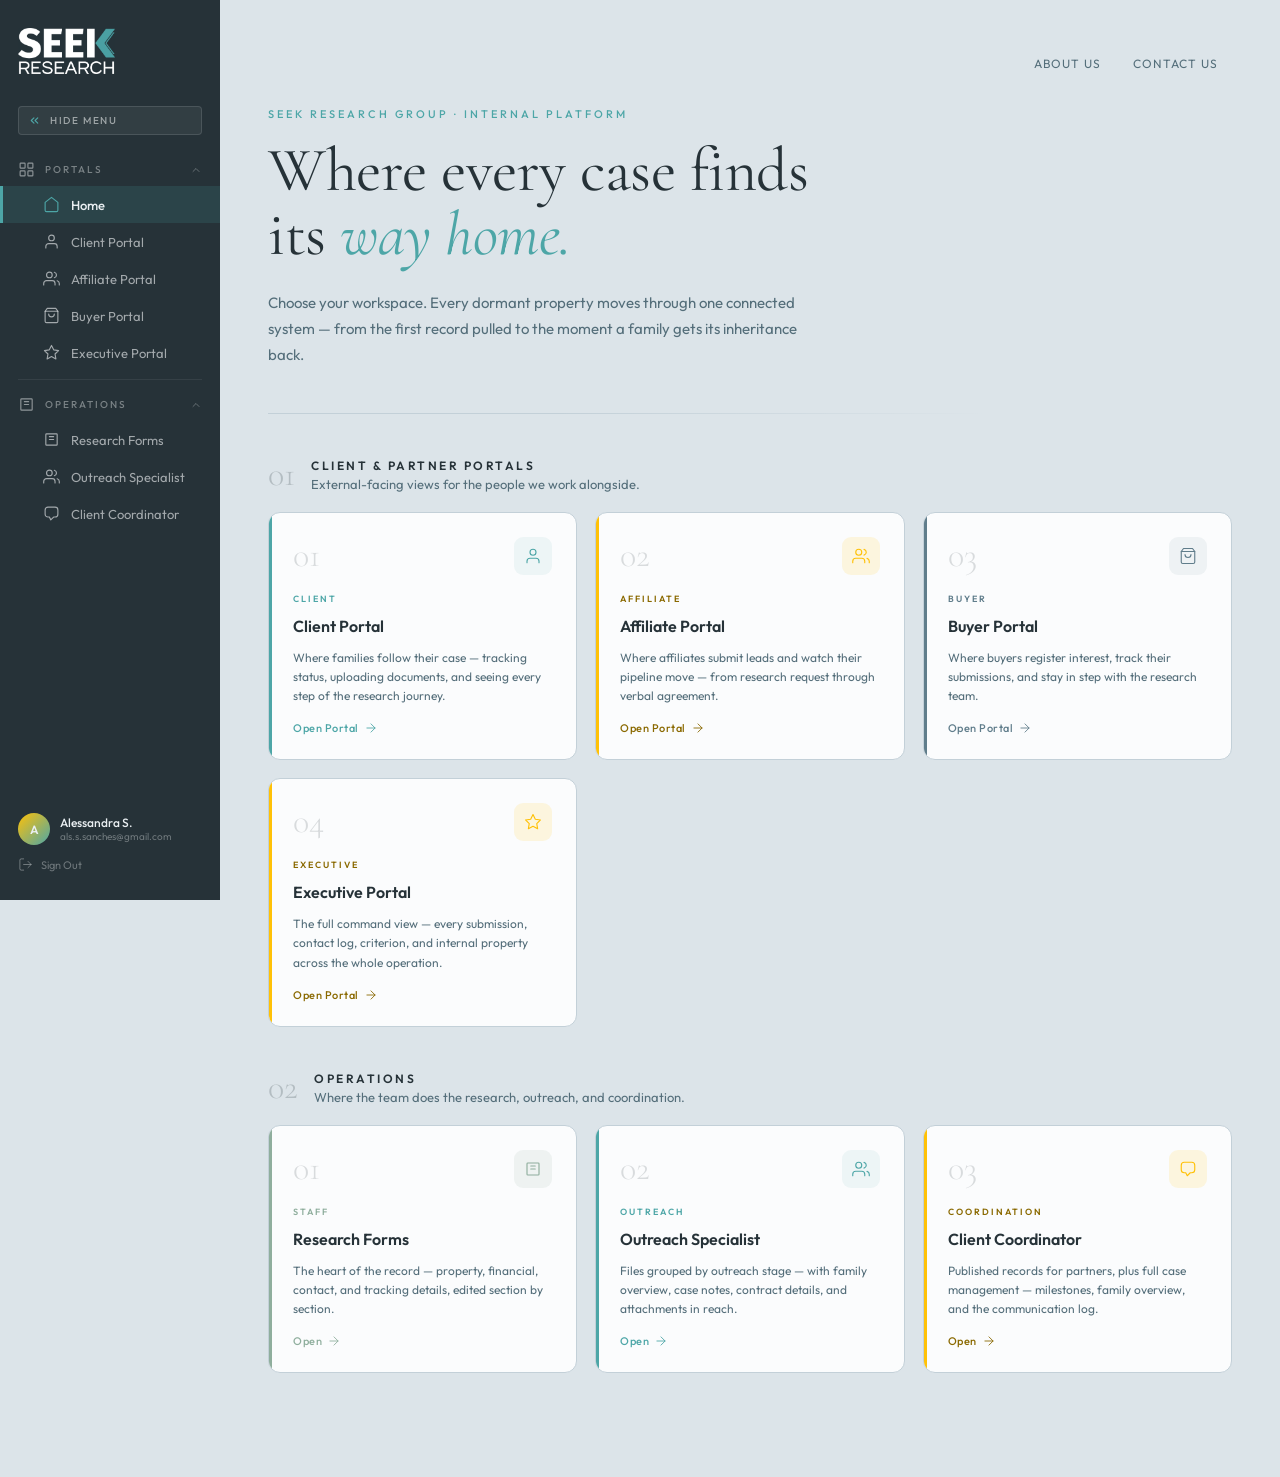
==== index.html @ e828817a "Use the real brand artwork for the logo The K in "SEEK" is a white vertical stem plus the teal chevr" ====
<!DOCTYPE html>
<html lang="en">
<head>
<meta charset="UTF-8">
<meta name="viewport" content="width=device-width, initial-scale=1.0">
<title>Seek Research — Platform</title>
<link href="https://fonts.googleapis.com/css2?family=Cormorant+Garamond:ital,wght@0,300;0,400;0,500;1,300;1,400;1,500&family=Outfit:wght@300;400;500;600;700;800&display=swap" rel="stylesheet">
<link rel="icon" type="image/png" href="seek-favicon.png">
<link rel="stylesheet" href="styles.css?v=9">
</head>
<body class="scroll-layout">

<!-- MOBILE HEADER -->
<div class="mobile-header">
  <button class="hamburger" onclick="openMobileSidebar()" aria-label="Open menu">
    <span></span><span></span><span></span>
  </button>
  <a class="mobile-logo" href="index.html" aria-label="Seek Research">
    <img class="brand-logo sm" src="seek-logo.png" width="317" height="150" alt="Seek Research">
  </a>
</div>
<div class="sidebar-overlay" id="sidebar-overlay"></div>

<!-- ── SIDEBAR ── -->
<aside class="sidebar" id="sidebar">

  <a class="sidebar-logo" href="index.html" aria-label="Seek Research">
    <img class="brand-logo" src="seek-logo.png" width="317" height="150" alt="Seek Research">
    <img class="brand-mark" src="seek-mark.png" width="94" height="96" alt="" aria-hidden="true">
  </a>
  <button class="sidebar-toggle" type="button" onclick="toggleSidebar()"
          aria-controls="sidebar" aria-expanded="true" title="Hide menu">
    <svg viewBox="0 0 24 24" aria-hidden="true"><polyline points="11 17 6 12 11 7"/><polyline points="18 17 13 12 18 7"/></svg>
    <span class="sidebar-toggle-label">Hide menu</span>
  </button>

  <nav class="sidebar-nav">

    <!-- PORTALS -->
    <div class="nav-section open" id="sec-portals">
      <div class="nav-section-header" onclick="toggleSection('sec-portals')">
        <div class="nav-section-left">
          <svg class="nav-section-icon" viewBox="0 0 24 24"><rect x="3" y="3" width="7" height="7" rx="1"/><rect x="14" y="3" width="7" height="7" rx="1"/><rect x="3" y="14" width="7" height="7" rx="1"/><rect x="14" y="14" width="7" height="7" rx="1"/></svg>
          <span class="nav-section-label">Portals</span>
        </div>
        <svg class="nav-chevron" viewBox="0 0 24 24"><polyline points="6 9 12 15 18 9"/></svg>
      </div>
      <div class="nav-items">
        <a class="nav-link active" href="index.html">
          <svg class="nav-link-icon" viewBox="0 0 24 24"><path d="M3 9l9-7 9 7v11a2 2 0 01-2 2H5a2 2 0 01-2-2z"/></svg>
          <span class="nav-link-label">Home</span>
        </a>
        <a class="nav-link" href="seek-dashboard-mockup.html">
          <svg class="nav-link-icon" viewBox="0 0 24 24"><path d="M20 21v-2a4 4 0 00-4-4H8a4 4 0 00-4 4v2"/><circle cx="12" cy="7" r="4"/></svg>
          <span class="nav-link-label">Client Portal</span>
        </a>
        <a class="nav-link" href="seek-affiliate-portal.html">
          <svg class="nav-link-icon" viewBox="0 0 24 24"><path d="M17 21v-2a4 4 0 00-4-4H5a4 4 0 00-4 4v2"/><circle cx="9" cy="7" r="4"/><path d="M23 21v-2a4 4 0 00-3-3.87M16 3.13a4 4 0 010 7.75"/></svg>
          <span class="nav-link-label">Affiliate Portal</span>
        </a>
        <a class="nav-link" href="seek-buyer-portal.html">
          <svg class="nav-link-icon" viewBox="0 0 24 24"><path d="M6 2L3 6v14a2 2 0 002 2h14a2 2 0 002-2V6l-3-4z"/><line x1="3" y1="6" x2="21" y2="6"/><path d="M16 10a4 4 0 01-8 0"/></svg>
          <span class="nav-link-label">Buyer Portal</span>
        </a>
        <a class="nav-link" href="seek-executive-portal.html">
          <svg class="nav-link-icon" viewBox="0 0 24 24"><polygon points="12 2 15.09 8.26 22 9.27 17 14.14 18.18 21.02 12 17.77 5.82 21.02 7 14.14 2 9.27 8.91 8.26 12 2"/></svg>
          <span class="nav-link-label">Executive Portal</span>
        </a>
      </div>
    </div>

    <div class="nav-divider"></div>

    <!-- OPERATIONS -->
    <div class="nav-section open" id="sec-ops">
      <div class="nav-section-header" onclick="toggleSection('sec-ops')">
        <div class="nav-section-left">
          <svg class="nav-section-icon" viewBox="0 0 24 24"><path d="M9 12h6M9 8h6M5 4h14a1 1 0 011 1v14a1 1 0 01-1 1H5a1 1 0 01-1-1V5a1 1 0 011-1z"/></svg>
          <span class="nav-section-label">Operations</span>
        </div>
        <svg class="nav-chevron" viewBox="0 0 24 24"><polyline points="6 9 12 15 18 9"/></svg>
      </div>
      <div class="nav-items">
        <a class="nav-link" href="seek-research-forms.html">
          <svg class="nav-link-icon" viewBox="0 0 24 24"><path d="M9 12h6M9 8h6M5 4h14a1 1 0 011 1v14a1 1 0 01-1 1H5a1 1 0 01-1-1V5a1 1 0 011-1z"/></svg>
          <span class="nav-link-label">Research Forms</span>
        </a>
        <a class="nav-link" href="seek-outreach-specialist.html">
          <svg class="nav-link-icon" viewBox="0 0 24 24"><path d="M17 21v-2a4 4 0 00-4-4H5a4 4 0 00-4 4v2"/><circle cx="9" cy="7" r="4"/><path d="M23 21v-2a4 4 0 00-3-3.87M16 3.13a4 4 0 010 7.75"/></svg>
          <span class="nav-link-label">Outreach Specialist</span>
        </a>
        <a class="nav-link" href="seek-coordinator.html">
          <svg class="nav-link-icon" viewBox="0 0 24 24"><path d="M9 17H7a4 4 0 01-4-4V7a4 4 0 014-4h10a4 4 0 014 4v6a4 4 0 01-4 4h-2l-4 4-2-4z"/></svg>
          <span class="nav-link-label">Client Coordinator</span>
        </a>
      </div>
    </div>

  </nav>

  <div class="sidebar-bottom">
    <div class="sidebar-user">
      <div class="sb-avatar">A</div>
      <div class="user-info">
        <div class="user-name">Alessandra S.</div>
        <div class="user-email">als.s.sanches@gmail.com</div>
      </div>
    </div>
    <div class="sb-signout">
      <svg viewBox="0 0 24 24"><path d="M9 21H5a2 2 0 01-2-2V5a2 2 0 012-2h4"/><polyline points="16 17 21 12 16 7"/><line x1="21" y1="12" x2="9" y2="12"/></svg>
      <span class="sb-signout-label">Sign Out</span>
    </div>
  </div>
</aside>

<!-- ── MAIN ── -->
<main class="main" id="main">

  <div class="topbar home-topbar">
    <div></div>
    <div class="nav-links">
      <a class="topbar-nav-link" href="#">About Us</a>
      <a class="topbar-nav-link" href="#">Contact Us</a>
    </div>
  </div>

  <!-- HERO -->
  <div class="home-hero">
    <div class="home-hero-eyebrow">Seek Research Group · Internal Platform</div>
    <h1 class="home-hero-title">Where every case finds<br>its <em>way home.</em></h1>
    <p class="home-hero-sub">Choose your workspace. Every dormant property moves through one connected system — from the first record pulled to the moment a family gets its inheritance back.</p>
    <div class="home-hero-rule"></div>
  </div>

  <!-- CLIENT & PARTNER PORTALS -->
  <div class="home-section-head">
    <span class="home-section-kicker">01</span>
    <div class="home-section-titles">
      <h2 class="home-section-title">Client &amp; Partner Portals</h2>
      <p class="home-section-note">External-facing views for the people we work alongside.</p>
    </div>
  </div>
  <div class="cards-grid">
    <a class="portal-card portal-card--teal" href="seek-dashboard-mockup.html">
      <div class="pc-head">
        <span class="pc-index">01</span>
        <span class="card-icon-wrap"><svg viewBox="0 0 24 24"><path d="M20 21v-2a4 4 0 00-4-4H8a4 4 0 00-4 4v2"/><circle cx="12" cy="7" r="4"/></svg></span>
      </div>
      <div class="card-role">Client</div>
      <div class="card-title">Client Portal</div>
      <div class="card-desc">Where families follow their case — tracking status, uploading documents, and seeing every step of the research journey.</div>
      <div class="card-arrow">Open Portal <svg viewBox="0 0 24 24"><line x1="5" y1="12" x2="19" y2="12"/><polyline points="12 5 19 12 12 19"/></svg></div>
    </a>

    <a class="portal-card portal-card--gold" href="seek-affiliate-portal.html">
      <div class="pc-head">
        <span class="pc-index">02</span>
        <span class="card-icon-wrap"><svg viewBox="0 0 24 24"><path d="M17 21v-2a4 4 0 00-4-4H5a4 4 0 00-4 4v2"/><circle cx="9" cy="7" r="4"/><path d="M23 21v-2a4 4 0 00-3-3.87M16 3.13a4 4 0 010 7.75"/></svg></span>
      </div>
      <div class="card-role">Affiliate</div>
      <div class="card-title">Affiliate Portal</div>
      <div class="card-desc">Where affiliates submit leads and watch their pipeline move — from research request through verbal agreement.</div>
      <div class="card-arrow">Open Portal <svg viewBox="0 0 24 24"><line x1="5" y1="12" x2="19" y2="12"/><polyline points="12 5 19 12 12 19"/></svg></div>
    </a>

    <a class="portal-card portal-card--slate" href="seek-buyer-portal.html">
      <div class="pc-head">
        <span class="pc-index">03</span>
        <span class="card-icon-wrap"><svg viewBox="0 0 24 24"><path d="M6 2L3 6v14a2 2 0 002 2h14a2 2 0 002-2V6l-3-4z"/><line x1="3" y1="6" x2="21" y2="6"/><path d="M16 10a4 4 0 01-8 0"/></svg></span>
      </div>
      <div class="card-role">Buyer</div>
      <div class="card-title">Buyer Portal</div>
      <div class="card-desc">Where buyers register interest, track their submissions, and stay in step with the research team.</div>
      <div class="card-arrow">Open Portal <svg viewBox="0 0 24 24"><line x1="5" y1="12" x2="19" y2="12"/><polyline points="12 5 19 12 12 19"/></svg></div>
    </a>

    <a class="portal-card portal-card--gold" href="seek-executive-portal.html">
      <div class="pc-head">
        <span class="pc-index">04</span>
        <span class="card-icon-wrap"><svg viewBox="0 0 24 24"><polygon points="12 2 15.09 8.26 22 9.27 17 14.14 18.18 21.02 12 17.77 5.82 21.02 7 14.14 2 9.27 8.91 8.26 12 2"/></svg></span>
      </div>
      <div class="card-role">Executive</div>
      <div class="card-title">Executive Portal</div>
      <div class="card-desc">The full command view — every submission, contact log, criterion, and internal property across the whole operation.</div>
      <div class="card-arrow">Open Portal <svg viewBox="0 0 24 24"><line x1="5" y1="12" x2="19" y2="12"/><polyline points="12 5 19 12 12 19"/></svg></div>
    </a>
  </div>

  <!-- OPERATIONS -->
  <div class="home-section-head">
    <span class="home-section-kicker">02</span>
    <div class="home-section-titles">
      <h2 class="home-section-title">Operations</h2>
      <p class="home-section-note">Where the team does the research, outreach, and coordination.</p>
    </div>
  </div>
  <div class="cards-grid">
    <a class="portal-card portal-card--sage" href="seek-research-forms.html">
      <div class="pc-head">
        <span class="pc-index">01</span>
        <span class="card-icon-wrap"><svg viewBox="0 0 24 24"><path d="M9 12h6M9 8h6M5 4h14a1 1 0 011 1v14a1 1 0 01-1 1H5a1 1 0 01-1-1V5a1 1 0 011-1z"/></svg></span>
      </div>
      <div class="card-role">Staff</div>
      <div class="card-title">Research Forms</div>
      <div class="card-desc">The heart of the record — property, financial, contact, and tracking details, edited section by section.</div>
      <div class="card-arrow">Open <svg viewBox="0 0 24 24"><line x1="5" y1="12" x2="19" y2="12"/><polyline points="12 5 19 12 12 19"/></svg></div>
    </a>

    <a class="portal-card portal-card--teal" href="seek-outreach-specialist.html">
      <div class="pc-head">
        <span class="pc-index">02</span>
        <span class="card-icon-wrap"><svg viewBox="0 0 24 24"><path d="M17 21v-2a4 4 0 00-4-4H5a4 4 0 00-4 4v2"/><circle cx="9" cy="7" r="4"/><path d="M23 21v-2a4 4 0 00-3-3.87M16 3.13a4 4 0 010 7.75"/></svg></span>
      </div>
      <div class="card-role">Outreach</div>
      <div class="card-title">Outreach Specialist</div>
      <div class="card-desc">Files grouped by outreach stage — with family overview, case notes, contract details, and attachments in reach.</div>
      <div class="card-arrow">Open <svg viewBox="0 0 24 24"><line x1="5" y1="12" x2="19" y2="12"/><polyline points="12 5 19 12 12 19"/></svg></div>
    </a>

    <a class="portal-card portal-card--gold" href="seek-coordinator.html">
      <div class="pc-head">
        <span class="pc-index">03</span>
        <span class="card-icon-wrap"><svg viewBox="0 0 24 24"><path d="M9 17H7a4 4 0 01-4-4V7a4 4 0 014-4h10a4 4 0 014 4v6a4 4 0 01-4 4h-2l-4 4-2-4z"/></svg></span>
      </div>
      <div class="card-role">Coordination</div>
      <div class="card-title">Client Coordinator</div>
      <div class="card-desc">Published records for partners, plus full case management — milestones, family overview, and the communication log.</div>
      <div class="card-arrow">Open <svg viewBox="0 0 24 24"><line x1="5" y1="12" x2="19" y2="12"/><polyline points="12 5 19 12 12 19"/></svg></div>
    </a>
  </div>

</main>

<script src="sidebar.js" defer></script>
<script src="ui.js" defer></script>
</body>
</html>
---- styles.css ----
/* ═══════════════════════════════════
   SEEK RESEARCH — SHARED STYLES
═══════════════════════════════════ */

*, *::before, *::after { box-sizing: border-box; margin: 0; padding: 0; }

:root {
  --ink:           #263238; /* dark slate — sidebar, headings, dark surfaces */
  --paper:         #EAEFF2; /* light slate — table headers, filter bars, hovers */
  --paper-mid:     #DCE4E9; /* page background — clearly darker than cards */
  --paper-dark:    #C3D0D8; /* borders */
  --teal:          #4DA6A7;
  --teal-light:    rgba(77,166,167,0.08);
  --gold:          #FFC107;
  --gold-light:    rgba(255,193,7,0.12);
  --gold-deep:     #8A6900; /* gold como TEXTO em fundo claro (contraste AA) */
  --sage:          #8FAE9D;
  --sage-light:    rgba(143,174,157,0.12);
  --slate:         #607D8B;
  --slate-light:   rgba(96,125,139,0.08);
  --rust:          #B55A35; /* error / destructive / rejected */
  --rust-light:    rgba(181,90,53,0.10);
  /* Farol de progresso — vermelho/âmbar/verde com contraste AA em fundo claro */
  --farol-red:           #B0442C;
  --farol-red-light:     rgba(176,68,44,0.10);
  --farol-amber:         #8A6900;
  --farol-amber-light:   rgba(255,193,7,0.16);
  --farol-green:         #2F6B4F;
  --farol-green-light:   rgba(47,107,79,0.12);
  --text-main:     #37474F; /* blue-gray, not near-black */
  --text-muted:    #546E7A;
  --white:         #FBFCFD; /* card surface — off-white, not pure white */
  --sidebar-w:     220px;
}

body {
  font-family: 'Outfit', sans-serif;
  background: var(--paper-mid);
  color: var(--text-main);
}

::selection { background: rgba(77,166,167,0.25); }

/* Scrollbars discretas — os split views têm duas áreas de rolagem lado a lado */
* { scrollbar-width: thin; scrollbar-color: rgba(96,125,139,0.4) transparent; }
::-webkit-scrollbar { width: 8px; height: 8px; }
::-webkit-scrollbar-track { background: transparent; }
::-webkit-scrollbar-thumb { background: rgba(96,125,139,0.35); border-radius: 4px; }
::-webkit-scrollbar-thumb:hover { background: rgba(96,125,139,0.55); }

/* Foco visível para navegação por teclado — anel teal suave */
input:focus-visible, select:focus-visible, textarea:focus-visible,
button:focus-visible, a:focus-visible, [contenteditable]:focus-visible {
  outline: none;
  box-shadow: 0 0 0 3px rgba(77,166,167,0.35);
}

body.scroll-layout { min-height: 100vh; display: flex; }
body.fixed-layout  { height: 100vh; display: flex; overflow: hidden; }

/* ── MOBILE HEADER ── */
.mobile-header {
  display: none;
  position: fixed;
  top: 0; left: 0; right: 0;
  height: 56px;
  background: var(--ink);
  z-index: 40;
  align-items: center;
  padding: 0 16px;
  gap: 14px;
}

.hamburger {
  width: 36px; height: 36px;
  border-radius: 8px;
  background: rgba(247,249,250,0.08);
  border: none;
  cursor: pointer;
  display: flex; flex-direction: column;
  align-items: center; justify-content: center;
  gap: 5px;
  flex-shrink: 0;
}

.hamburger span {
  display: block;
  width: 18px; height: 1.5px;
  background: var(--paper);
  border-radius: 2px;
}

.mobile-logo {
  display: flex;
  align-items: center;
  gap: 8px;
  text-decoration: none;
}


/* ── SIDEBAR OVERLAY ── */
.sidebar-overlay {
  display: none;
  position: fixed;
  inset: 0;
  background: rgba(38,50,56,0.5);
  z-index: 25;
}

.sidebar-overlay.visible { display: block; }

/* ── SIDEBAR ── */
.sidebar {
  width: var(--sidebar-w);
  background: var(--ink);
  display: flex;
  flex-direction: column;
  padding: 28px 0 24px;
  flex-shrink: 0;
  position: fixed;
  top: 0; left: 0;
  height: 100vh;
  z-index: 30;
  transition: width 0.25s ease, transform 0.25s ease;
  overflow: hidden;
}

.sidebar.collapsed { width: 72px; }

.sidebar-logo {
  display: flex;
  align-items: center;
  gap: 12px;
  padding: 0 18px;
  margin-bottom: 32px;
  cursor: pointer;
  text-decoration: none;
}

/* ── BRAND ──
   Arte oficial da marca (seek-logo.png / seek-mark.png), recortada justa a
   partir do arquivo White-SeekResearch-Stacked-Logo. Nada de wordmark em
   texto: o K é parte do logotipo — haste branca mais os braços em chevron. */
.brand-logo {
  display: block; height: 46px; width: auto;
  transition: opacity 0.2s;
}
.brand-logo.sm { height: 30px; }
.brand-mark { display: none; height: 30px; width: auto; }
.sidebar.collapsed .brand-logo { display: none; }
.sidebar.collapsed .brand-mark { display: block; margin: 0 auto; }

/* Toggle vive DENTRO da sidebar — antes ficava em right:-12px e o
   overflow:hidden cortava o círculo pela metade. Agora é um botão rotulado. */
.sidebar-toggle {
  display: flex; align-items: center; gap: 9px;
  width: calc(100% - 36px); margin: 0 18px 18px;
  padding: 7px 9px;
  font-family: 'Outfit', sans-serif; font-size: 10px; font-weight: 500;
  letter-spacing: 1.6px; text-transform: uppercase;
  color: rgba(247,249,250,0.55);
  background: rgba(247,249,250,0.06);
  border: 1px solid rgba(247,249,250,0.12); border-radius: 4px;
  cursor: pointer; transition: background 0.15s, color 0.15s, border-color 0.15s;
}
.sidebar-toggle:hover {
  background: rgba(77,166,167,0.18); color: var(--paper);
  border-color: rgba(77,166,167,0.45);
}
.sidebar-toggle svg {
  width: 13px; height: 13px; flex-shrink: 0;
  stroke: var(--teal); fill: none; stroke-width: 2;
  stroke-linecap: round; stroke-linejoin: round;
  transition: transform 0.25s;
}
.sidebar-toggle-label { transition: opacity 0.2s; white-space: nowrap; }

.sidebar.collapsed .sidebar-toggle { justify-content: center; padding: 7px 0; }
.sidebar.collapsed .sidebar-toggle svg { transform: rotate(180deg); }
.sidebar.collapsed .sidebar-toggle-label { opacity: 0; width: 0; overflow: hidden; }

.sidebar-nav { flex: 1; overflow-y: auto; overflow-x: hidden; padding-bottom: 16px; }
.nav-section { margin-bottom: 4px; }

.nav-section-header {
  display: flex; align-items: center; justify-content: space-between;
  padding: 8px 18px; cursor: pointer; user-select: none; transition: background 0.15s;
}
.nav-section-header:hover { background: rgba(247,249,250,0.05); }

.nav-section-left { display: flex; align-items: center; gap: 10px; overflow: hidden; white-space: nowrap; }
.nav-section-icon { width: 17px; height: 17px; stroke: rgba(247,249,250,0.5); fill: none; stroke-width: 1.6; stroke-linecap: round; stroke-linejoin: round; flex-shrink: 0; }
.nav-section-label { font-size: 10px; letter-spacing: 2px; text-transform: uppercase; color: rgba(247,249,250,0.4); font-weight: 500; transition: opacity 0.2s; }
.sidebar.collapsed .nav-section-label { opacity: 0; width: 0; }

.nav-chevron { width: 12px; height: 12px; stroke: rgba(247,249,250,0.3); fill: none; stroke-width: 2; stroke-linecap: round; stroke-linejoin: round; transition: transform 0.2s, opacity 0.2s; flex-shrink: 0; }
.sidebar.collapsed .nav-chevron { opacity: 0; width: 0; }
.nav-section.open .nav-chevron { transform: rotate(180deg); }

.nav-items { overflow: hidden; max-height: 0; transition: max-height 0.25s ease; }
.nav-section.open .nav-items { max-height: 300px; }

.nav-link {
  display: flex; align-items: center; gap: 11px;
  padding: 10px 18px 10px 40px;
  text-decoration: none; transition: background 0.15s;
  white-space: nowrap; overflow: hidden;
  border-left: 3px solid transparent;
}
.nav-link:hover { background: rgba(247,249,250,0.07); }
.nav-link.active { background: rgba(77,166,167,0.15); border-left-color: var(--teal); }
.sidebar.collapsed .nav-link { padding-left: 18px; justify-content: center; }

.nav-link-icon { width: 17px; height: 17px; stroke: rgba(247,249,250,0.6); fill: none; stroke-width: 1.6; stroke-linecap: round; stroke-linejoin: round; flex-shrink: 0; }
.nav-link.active .nav-link-icon { stroke: var(--teal); }

.nav-link-label { font-size: 13px; color: rgba(247,249,250,0.6); font-weight: 400; transition: opacity 0.2s; }
.nav-link.active .nav-link-label { color: var(--paper); font-weight: 500; }
.sidebar.collapsed .nav-link-label { opacity: 0; width: 0; }

.nav-divider { height: 1px; background: rgba(247,249,250,0.07); margin: 8px 18px; }

.sidebar-bottom { padding: 0 18px; display: flex; flex-direction: column; gap: 8px; overflow: hidden; }
.sidebar-user { display: flex; align-items: center; gap: 10px; white-space: nowrap; }

.sb-avatar { width: 32px; height: 32px; border-radius: 50%; background: linear-gradient(135deg,var(--gold),var(--teal)); display: flex; align-items: center; justify-content: center; font-size: 12px; font-weight: 600; color: var(--paper); flex-shrink: 0; }
.user-info { overflow: hidden; transition: opacity 0.2s; }
.sidebar.collapsed .user-info { opacity: 0; width: 0; }
.user-name { font-size: 12px; font-weight: 500; color: var(--paper); }
.user-email { font-size: 10px; color: rgba(247,249,250,0.35); }

.sb-signout { display: flex; align-items: center; gap: 8px; font-size: 11px; color: rgba(247,249,250,0.35); cursor: pointer; padding: 4px 0; transition: color 0.15s; white-space: nowrap; }
.sb-signout:hover { color: rgba(247,249,250,0.7); }
.sb-signout svg { width: 15px; height: 15px; stroke: currentColor; fill: none; stroke-width: 1.6; stroke-linecap: round; flex-shrink: 0; }
.sb-signout-label { transition: opacity 0.2s; }
.sidebar.collapsed .sb-signout-label { opacity: 0; width: 0; }

/* Affiliate sidebar badge */
.affiliate-badge {
  font-size: 8px; letter-spacing: 1.5px; text-transform: uppercase;
  color: var(--gold); font-weight: 500;
  background: rgba(255,193,7,0.12); border: 1px solid rgba(255,193,7,0.2);
  border-radius: 4px; padding: 3px 6px;
  margin-bottom: 24px; text-align: center; line-height: 1.3;
}

/* ── MAIN CONTENT AREA ── */
.main-wrapper, .main, .content {
  margin-left: var(--sidebar-w);
  transition: margin-left 0.25s ease;
}
.main-wrapper.sidebar-collapsed,
.main.sidebar-collapsed,
.content.sidebar-collapsed { margin-left: 72px; }

.main {
  flex: 1;
  padding: 48px 48px 64px;
}

.content {
  flex: 1;
  overflow-y: auto;
  padding: 36px 32px;
  display: flex;
  flex-direction: column;
  gap: 28px;
  min-width: 0;
}

.main-wrapper {
  flex: 1;
  display: flex;
  flex-direction: column;
  min-height: 100vh;
}

/* ── TOPBAR ── */
.topbar {
  display: flex; align-items: flex-start;
  justify-content: space-between; gap: 16px;
}
.topbar-eyebrow { font-size: 11px; letter-spacing: 2.5px; text-transform: uppercase; color: var(--text-muted); font-weight: 400; margin-bottom: 4px; }
.topbar-title { font-family: 'Cormorant Garamond', serif; font-size: 30px; font-weight: 400; color: var(--ink); line-height: 1.1; }
.topbar-title em { font-style: italic; color: var(--teal); }
.topbar-right { display: flex; align-items: center; gap: 10px; flex-shrink: 0; }

/* view badge */
.view-badge {
  display: inline-flex; align-items: center; gap: 6px;
  font-size: 11px; letter-spacing: 1.5px; text-transform: uppercase; font-weight: 500;
  border-radius: 4px; padding: 6px 14px; margin-top: 6px;
  border-width: 1px; border-style: solid;
}
.view-badge.teal { color: var(--teal); background: var(--teal-light); border-color: rgba(77,166,167,0.2); }
.view-badge.gold { color: var(--gold-deep); background: var(--gold-light); border-color: rgba(255,193,7,0.25); }
.view-badge-dot { width: 6px; height: 6px; border-radius: 1px; background: currentColor; }

/* nav links in topbar */
.nav-links { display: flex; gap: 4px; }
.topbar-nav-link {
  font-size: 12px; letter-spacing: 1px; text-transform: uppercase;
  color: var(--text-muted); text-decoration: none; padding: 8px 14px;
  border-radius: 6px; transition: background 0.15s, color 0.15s; font-weight: 400;
}
.topbar-nav-link:hover { background: var(--paper); color: var(--ink); }

/* ── HERO (index) ── */
.hero { margin-bottom: 48px; }
.hero-eyebrow { font-size: 11px; letter-spacing: 3px; text-transform: uppercase; color: var(--text-muted); margin-bottom: 8px; }
.hero-title { font-family: 'Cormorant Garamond', serif; font-size: 42px; font-weight: 300; color: var(--ink); line-height: 1.1; margin-bottom: 12px; }
.hero-title em { font-style: italic; color: var(--teal); }
.hero-sub { font-size: 14px; font-weight: 300; color: var(--text-muted); max-width: 480px; line-height: 1.7; }

.section-label { font-size: 10px; letter-spacing: 3px; text-transform: uppercase; color: var(--text-muted); font-weight: 500; margin-bottom: 16px; padding-bottom: 10px; border-bottom: 1px solid var(--paper-dark); }

/* ── PORTAL CARDS (index) ── */
.cards-grid { display: grid; grid-template-columns: repeat(auto-fill, minmax(280px, 1fr)); gap: 18px; margin-bottom: 40px; }

.portal-card {
  background: var(--white); border: 1px solid var(--paper-dark); border-radius: 12px;
  padding: 24px; text-decoration: none; display: flex; flex-direction: column; gap: 12px;
  transition: box-shadow 0.2s, border-color 0.2s, transform 0.15s;
  position: relative; overflow: hidden;
}
.portal-card::before {
  content: ''; position: absolute; top: 0; left: 0; width: 3px; height: 100%;
  border-radius: 3px 0 0 3px;
}
.portal-card:hover { box-shadow: 0 4px 24px rgba(38,50,56,0.10); transform: translateY(-2px); }

.portal-card--teal::before { background: var(--teal); }
.portal-card--gold::before { background: var(--gold); }
.portal-card--slate::before { background: var(--slate); }
.portal-card--sage::before  { background: var(--sage); }

.card-icon-wrap { width: 38px; height: 38px; border-radius: 9px; display: flex; align-items: center; justify-content: center; }
.portal-card--teal .card-icon-wrap { background: var(--teal-light); }
.portal-card--gold .card-icon-wrap { background: var(--gold-light); }
.portal-card--slate .card-icon-wrap { background: var(--slate-light); }
.portal-card--sage .card-icon-wrap  { background: var(--sage-light); }

.card-icon-wrap svg { width: 18px; height: 18px; fill: none; stroke-width: 1.5; stroke-linecap: round; stroke-linejoin: round; }
.portal-card--teal .card-icon-wrap svg { stroke: var(--teal); }
.portal-card--gold .card-icon-wrap svg { stroke: var(--gold); }
.portal-card--slate .card-icon-wrap svg { stroke: var(--slate); }
.portal-card--sage .card-icon-wrap svg  { stroke: var(--sage); }

.card-role { font-size: 9px; letter-spacing: 2px; text-transform: uppercase; font-weight: 600; }
.portal-card--teal .card-role { color: var(--teal); }
.portal-card--gold .card-role { color: var(--gold-deep); }
.portal-card--slate .card-role { color: var(--slate); }
.portal-card--sage .card-role  { color: var(--sage); }

.card-title { font-size: 16px; font-weight: 600; color: var(--ink); }
.card-desc { font-size: 12px; font-weight: 400; color: var(--text-muted); line-height: 1.6; }
.card-arrow { display: flex; align-items: center; gap: 5px; font-size: 11px; font-weight: 500; letter-spacing: 0.5px; margin-top: 4px; }
.portal-card--teal .card-arrow { color: var(--teal); }
.portal-card--gold .card-arrow { color: var(--gold-deep); }
.portal-card--slate .card-arrow { color: var(--slate); }
.portal-card--sage .card-arrow  { color: var(--sage); }
.card-arrow svg { width: 14px; height: 14px; stroke: currentColor; fill: none; stroke-width: 1.5; stroke-linecap: round; stroke-linejoin: round; transition: transform 0.15s; }
.portal-card:hover .card-arrow svg { transform: translateX(3px); }

/* ── SUMMARY CARDS ── */
.summary-row { display: grid; gap: 16px; }
.summary-row.cols-3 { grid-template-columns: repeat(3, 1fr); }
.summary-row.cols-4 { grid-template-columns: repeat(4, 1fr); }

.summary-card {
  background: var(--white); border: 1px solid var(--paper-dark);
  border-radius: 12px; padding: 20px 22px;
  display: flex; flex-direction: column; gap: 6px;
}
.summary-card.highlight, .summary-card.dark {
  background: var(--ink); border-color: var(--ink);
}

.summary-icon {
  width: 32px; height: 32px; border-radius: 8px;
  display: flex; align-items: center; justify-content: center; margin-bottom: 6px;
}
.summary-icon.sm { width: 30px; height: 30px; }
.summary-icon.teal { background: var(--teal-light); }
.summary-icon.gold { background: var(--gold-light); }
.summary-icon.sage { background: rgba(143,174,157,0.1); }
.summary-icon.ink  { background: rgba(247,249,250,0.08); }

.summary-icon svg { width: 16px; height: 16px; fill: none; stroke-width: 1.5; stroke-linecap: round; stroke-linejoin: round; }
.summary-icon.sm svg { width: 15px; height: 15px; }
.summary-icon.teal svg { stroke: var(--teal); }
.summary-icon.gold svg { stroke: var(--gold); }
.summary-icon.sage svg { stroke: var(--sage); }
.summary-icon.ink svg  { stroke: rgba(247,249,250,0.6); }

.summary-label { font-size: 10px; letter-spacing: 2px; text-transform: uppercase; color: var(--text-muted); font-weight: 500; }
.highlight .summary-label, .dark .summary-label { color: rgba(247,249,250,0.5); }

.summary-value { font-size: 24px; font-weight: 600; color: var(--ink); line-height: 1; letter-spacing: -0.3px; font-variant-numeric: lining-nums tabular-nums; }
.summary-value.lg { font-size: 26px; margin-top: 4px; }
.summary-value.sm { font-size: 17px; margin-top: 6px; }
.summary-value.md { font-size: 15px; margin-top: 8px; }
.highlight .summary-value, .dark .summary-value { color: var(--paper); }

.summary-sub { font-size: 12px; font-weight: 400; color: var(--text-muted); }
.summary-sub.sm { font-size: 11px; margin-top: 3px; }
.summary-sub.mt-6 { margin-top: 6px; }
.highlight .summary-sub, .dark .summary-sub { color: rgba(247,249,250,0.45); }

/* ── TABLE CARD ── */
.table-card {
  background: var(--white); border: 1px solid var(--paper-dark);
  border-radius: 12px; overflow: hidden;
}
.table-card.flex-1 { flex: 1; }

.table-card-header {
  padding: 20px 24px 16px; display: flex; align-items: center; justify-content: space-between;
  border-bottom: 1px solid var(--paper-mid);
}
.table-card-header.compact { padding: 18px 24px; }

.table-card-title { font-size: 15px; font-weight: 600; color: var(--ink); letter-spacing: 0.2px; }

.table-card-badge { font-size: 11px; letter-spacing: 1px; background: var(--teal-light); color: var(--teal); border-radius: 4px; padding: 4px 10px; font-weight: 500; }
.table-card-meta { display: flex; align-items: center; gap: 10px; }

.count-badge { font-size: 11px; background: var(--paper-mid); color: var(--text-muted); border-radius: 4px; padding: 3px 10px; font-weight: 500; letter-spacing: 0.5px; }
.count-badge.teal { background: var(--teal-light); color: var(--teal); }

.table-wrap { overflow-x: auto; }

table { width: 100%; border-collapse: collapse; font-size: 13px; }
thead th {
  font-size: 10px; letter-spacing: 2px; text-transform: uppercase; font-weight: 500;
  color: var(--text-muted); padding: 14px 24px; text-align: left;
  border-bottom: 1px solid var(--paper-mid); white-space: nowrap;
}
thead th.compact { padding: 12px 16px; background: var(--paper); }

tbody tr { border-bottom: 1px solid var(--paper-mid); transition: background 0.15s; cursor: pointer; }
tbody tr:last-child { border-bottom: none; }
tbody tr:hover { background: rgba(96,125,139,0.07); }
tbody tr.selected { background: var(--teal-light); border-left: 3px solid var(--teal); }

tbody td { padding: 13px 16px; color: var(--text-main); vertical-align: middle; }
.td-main, .td-title { font-weight: 400; color: var(--ink); }
.td-muted { color: var(--text-muted); font-weight: 400; font-size: 12px; }
.td-zero { opacity: 0.45; } /* valores nulos recuam; o olho acha o que importa */
.row-id { font-size: 10px; letter-spacing: 1px; color: var(--text-muted); }

/* ── STATUS PILLS / BADGES ── */
.status-pill { display: inline-flex; align-items: center; gap: 5px; font-size: 11px; font-weight: 500; border-radius: 4px; padding: 3px 9px; white-space: nowrap; }

/* Farol: quanto mais avançado o estágio, mais verde. Antes estava invertido —
   "Request" (0%) lia como concluído e "Verbal Agreement" (28%) como pendente. */
.status-pill.farol-red   { background: var(--farol-red-light);   color: var(--farol-red); }
.status-pill.farol-amber { background: var(--farol-amber-light); color: var(--farol-amber); }
.status-pill.farol-green { background: var(--farol-green-light); color: var(--farol-green); }

.status-pill.request   { background: var(--farol-red-light);   color: var(--farol-red); }
.status-pill.outreach  { background: var(--farol-amber-light); color: var(--farol-amber); }
.status-pill.verbal    { background: var(--farol-green-light); color: var(--farol-green); }
.status-pill.submitted { background: rgba(143,174,157,0.12); color: var(--sage); }
.status-pill.accepted  { background: var(--gold-light); color: #8A6900; }
.status-pill.greenlit  { background: rgba(143,174,157,0.15); color: #46655A; }
.status-pill.inreview  { background: rgba(255,193,7,0.1); color: #8A6900; }
.status-pill.rejected  { background: var(--rust-light); color: var(--rust); }
.status-dot { width: 5px; height: 5px; border-radius: 1px; background: currentColor; flex-shrink: 0; }

/* Estágios seguem o farol dos pills; "New" fica laranja — é aviso de novidade,
   não de progresso. */
.status-badge { display: inline-flex; align-items: center; font-size: 10px; font-weight: 700; border-radius: 4px; padding: 2px 7px; text-transform: uppercase; letter-spacing: 0.5px; }
.status-badge.new      { background: #FF9D00; color: #fff; }
.status-badge.outreach { background: var(--gold); color: var(--ink); }
.status-badge.verbal   { background: var(--farol-green); color: #fff; }

/* ── PROGRESS ── */
.progress-wrap { display: flex; align-items: center; gap: 8px; }
.progress-bar { width: 64px; height: 4px; background: var(--paper-dark); border-radius: 2px; overflow: hidden; flex-shrink: 0; }
.progress-fill { height: 100%; border-radius: 2px; background: var(--teal); transition: width 0.3s; }
.progress-fill.gold { background: var(--gold); }
.progress-fill.sage { background: var(--sage); }
/* mesma leitura de farol dos status pills */
.progress-fill.farol-red   { background: var(--farol-red); }
.progress-fill.farol-amber { background: var(--gold); }
.progress-fill.farol-green { background: var(--farol-green); }
.progress-pct { font-size: 11px; color: var(--text-muted); font-weight: 400; min-width: 28px; }

/* ── PAGINATION ── */
.pagination { display: flex; align-items: center; justify-content: space-between; padding: 10px 14px; border-top: 1px solid var(--paper-mid); background: var(--paper); flex-shrink: 0; }
.pagination-info { font-size: 11px; color: var(--text-muted); font-weight: 400; }
.pagination-btns { display: flex; gap: 4px; align-items: center; }
.page-btn { font-family: 'Outfit', sans-serif; font-size: 11px; font-weight: 500; color: var(--text-muted); background: var(--white); border: 1px solid var(--paper-dark); border-radius: 6px; padding: 5px 12px; cursor: pointer; transition: all 0.15s; }
.page-btn:hover:not(:disabled) { border-color: var(--teal); color: var(--teal); }
.page-btn:disabled { opacity: 0.4; cursor: default; }
.page-btn.current { background: var(--teal); color: var(--white); border-color: var(--teal); }

/* ── TABLE FOOTER ── */
.table-footer { padding: 16px 24px; border-top: 1px solid var(--paper-mid); background: var(--paper); }

/* ── BUTTONS ── */
.upload-btn, .add-btn {
  font-family: 'Outfit', sans-serif; font-size: 11px; font-weight: 500;
  letter-spacing: 1.5px; text-transform: uppercase;
  background: var(--teal); color: var(--paper);
  border: none; border-radius: 8px; padding: 10px 20px;
  cursor: pointer; display: inline-flex; align-items: center; gap: 7px; transition: background 0.2s;
}
.upload-btn:hover, .add-btn:hover { background: #3E8788; }
.upload-btn svg, .add-btn svg { width: 13px; height: 13px; stroke: currentColor; fill: none; stroke-width: 1.6; stroke-linecap: round; }

/* ── EMPTY STATE ── */
.empty-state { padding: 56px 24px; text-align: center; display: flex; flex-direction: column; align-items: center; gap: 10px; }
.empty-ornament { width: 56px; height: 56px; border-radius: 50%; background: var(--paper-mid); display: flex; align-items: center; justify-content: center; margin-bottom: 8px; }
.empty-ornament.sm { width: 52px; height: 52px; margin-bottom: 6px; }
.empty-ornament svg { width: 22px; height: 22px; stroke: var(--text-muted); fill: none; stroke-width: 1.3; stroke-linecap: round; stroke-linejoin: round; }
.empty-ornament.sm svg { width: 20px; height: 20px; }
.empty-headline { font-family: 'Cormorant Garamond', serif; font-size: 26px; font-style: italic; font-weight: 400; color: var(--ink); }
.empty-headline em { color: var(--teal); }
.empty-body { font-size: 13px; font-weight: 400; color: var(--text-muted); max-width: 300px; line-height: 1.7; }

/* ── DOCS CARD ── */
.docs-card { background: var(--white); border: 1px solid var(--paper-dark); border-radius: 12px; overflow: hidden; }
.docs-card-header { padding: 20px 24px 16px; display: flex; align-items: center; justify-content: space-between; border-bottom: 1px solid var(--paper-mid); }
.docs-card-title { font-size: 15px; font-weight: 600; color: var(--ink); letter-spacing: 0.2px; }
.docs-empty { padding: 36px 24px; text-align: center; display: flex; flex-direction: column; align-items: center; gap: 6px; }
.docs-empty p { font-size: 13px; font-weight: 400; color: var(--text-muted); }

/* ── EXECUTIVE PORTAL ── */
.impersonation-bar { background: var(--gold-light); border: 1px solid rgba(255,193,7,0.3); border-radius: 10px; padding: 12px 18px; display: flex; align-items: center; gap: 12px; flex-wrap: wrap; }
.impersonation-label { display: flex; align-items: center; gap: 7px; font-size: 12px; font-weight: 500; color: #8A6900; white-space: nowrap; }
.impersonation-select { font-family: 'Outfit', sans-serif; font-size: 13px; color: var(--ink); background: var(--white); border: 1px solid var(--paper-dark); border-radius: 7px; padding: 7px 12px; outline: none; cursor: pointer; flex: 1; min-width: 180px; max-width: 280px; }
.impersonation-select:focus { border-color: var(--gold); }
.impersonate-btn { font-family: 'Outfit', sans-serif; font-size: 11px; font-weight: 500; letter-spacing: 1.5px; text-transform: uppercase; background: var(--gold); color: var(--ink); border: none; border-radius: 7px; padding: 9px 18px; cursor: pointer; transition: background 0.2s; white-space: nowrap; }
.impersonate-btn:hover { background: #E6AC00; }

.tabs-card { background: var(--white); border: 1px solid var(--paper-dark); border-radius: 12px; overflow: hidden; flex: 1; display: flex; flex-direction: column; min-height: 0; }
.tabs-header { display: flex; border-bottom: 1px solid var(--paper-mid); background: var(--paper); overflow-x: auto; }
.tab { display: flex; flex-direction: column; align-items: center; padding: 12px 16px 0; cursor: pointer; white-space: nowrap; position: relative; transition: background 0.15s; flex: 1;
  /* reset para <button class="tab"> — sem borda/fundo nativos do navegador */
  appearance: none; background: transparent; border: none; font-family: inherit; }
.tab:hover { background: var(--paper-mid); }
.tab-inner { display: flex; align-items: center; gap: 7px; padding-bottom: 12px; }
.tab-label { font-size: 11px; font-weight: 500; letter-spacing: 0.8px; text-transform: uppercase; color: var(--text-muted); transition: color 0.2s; }
.tab.active .tab-label { color: var(--ink); }
.tab-count-badge { font-size: 10px; font-weight: 600; background: var(--paper-dark); color: var(--text-muted); border-radius: 3px; padding: 1px 6px; min-width: 18px; text-align: center; transition: background 0.2s, color 0.2s; }
.tab.active .tab-count-badge { background: var(--teal); color: var(--white); }
.tab-indicator { height: 2px; width: 100%; border-radius: 2px 2px 0 0; background: transparent; transition: background 0.2s; }
.tab.active .tab-indicator { background: var(--teal); }

.tabs-body { flex: 1; display: flex; overflow: hidden; min-height: 0; }
.tab-panel { display: none; flex: 1; overflow: hidden; flex-direction: column; }
.tab-panel.active { display: flex; }

.filter-bar { display: flex; align-items: center; gap: 10px; padding: 12px 16px; border-bottom: 1px solid var(--paper-mid); background: var(--paper); flex-shrink: 0; flex-wrap: wrap; }
.filter-search-wrap { position: relative; }
.filter-search { font-family: 'Outfit', sans-serif; font-size: 12px; color: var(--ink); background: var(--white); border: 1px solid var(--paper-dark); border-radius: 7px; padding: 7px 12px 7px 32px; outline: none; width: 200px; transition: border-color 0.2s; }
.filter-search:focus { border-color: var(--teal); }
.filter-search-icon { position: absolute; left: 9px; top: 50%; transform: translateY(-50%); pointer-events: none; }
.filter-search-icon svg { width: 13px; height: 13px; stroke: var(--text-muted); fill: none; stroke-width: 1.5; stroke-linecap: round; }
.filter-select { font-family: 'Outfit', sans-serif; font-size: 12px; color: var(--ink); background: var(--white); border: 1px solid var(--paper-dark); border-radius: 7px; padding: 7px 12px; outline: none; cursor: pointer; }
.filter-select:focus { border-color: var(--teal); }
.filter-count { font-size: 11px; color: var(--text-muted); margin-left: auto; font-weight: 400; }
.create-btn { font-family: 'Outfit', sans-serif; font-size: 11px; font-weight: 500; letter-spacing: 1px; text-transform: uppercase; background: var(--ink); color: var(--paper); border: none; border-radius: 7px; padding: 7px 14px; cursor: pointer; display: inline-flex; align-items: center; gap: 6px; transition: background 0.2s; white-space: nowrap; }
.create-btn:hover { background: #37474F; }
.create-btn svg { width: 12px; height: 12px; stroke: currentColor; fill: none; stroke-width: 2; stroke-linecap: round; }

.split { display: flex; flex: 1; overflow: hidden; }
.table-side { flex: 1; overflow-y: auto; border-right: 1px solid var(--paper-mid); min-width: 0; display: flex; flex-direction: column;
  /* scroll shadows: sinalizam conteúdo cortado acima/abaixo */
  background:
    linear-gradient(var(--white) 30%, rgba(251,252,253,0)) top,
    linear-gradient(rgba(251,252,253,0), var(--white) 70%) bottom,
    radial-gradient(farthest-side at 50% 0, rgba(38,50,56,0.16), transparent) top,
    radial-gradient(farthest-side at 50% 100%, rgba(38,50,56,0.16), transparent) bottom;
  background-repeat: no-repeat;
  background-size: 100% 40px, 100% 40px, 100% 12px, 100% 12px;
  background-attachment: local, local, scroll, scroll;
}

thead th.sticky {
  position: sticky; top: 0; z-index: 2;
  /* fundo sólido: sem ele as linhas atravessam o cabeçalho ao rolar */
  background: var(--white);
  box-shadow: 0 1px 0 var(--paper-dark), 0 4px 8px -4px rgba(38,50,56,0.18);
}
tbody tr.selected td:first-child { padding-left: 11px; }

.detail-side { width: 300px; flex-shrink: 0; overflow-y: auto; background: var(--white); display: flex; flex-direction: column; }
.detail-empty { flex: 1; display: flex; flex-direction: column; align-items: center; justify-content: center; padding: 32px 20px; text-align: center; gap: 10px; }
.detail-empty-icon { width: 44px; height: 44px; border-radius: 50%; background: var(--paper-mid); display: flex; align-items: center; justify-content: center; margin-bottom: 6px; }
.detail-empty-icon svg { width: 18px; height: 18px; stroke: var(--text-muted); fill: none; stroke-width: 1.3; stroke-linecap: round; }
.detail-empty-text { font-size: 13px; font-weight: 500; color: var(--text-muted); }
.detail-empty-sub { font-size: 12px; font-weight: 400; color: var(--text-muted); opacity: 0.7; }

.detail-content { display: none; flex-direction: column; }
.detail-content.visible { display: flex; }
.detail-header { padding: 16px 18px 12px; border-bottom: 1px solid var(--paper-mid); background: var(--paper); position: sticky; top: 0; z-index: 2; }
.detail-id { font-size: 10px; letter-spacing: 2px; text-transform: uppercase; color: var(--teal); font-weight: 500; margin-bottom: 3px; }
.detail-title { font-size: 14px; font-weight: 600; color: var(--ink); line-height: 1.35; padding-right: 18px; }
.unsaved-dot { position: absolute; top: 14px; right: 16px; width: 8px; height: 8px; border-radius: 50%; background: var(--teal); display: none; }
.unsaved-dot.visible { display: block; }

.detail-body { padding: 12px 18px; display: flex; flex-direction: column; gap: 0; flex: 1; }
.detail-field { display: flex; flex-direction: column; gap: 3px; padding: 8px 0; border-bottom: 1px solid var(--paper-mid); }
.detail-field:last-of-type { border-bottom: none; }
.detail-field-key { font-size: 10px; letter-spacing: 1.5px; text-transform: uppercase; color: var(--text-muted); font-weight: 500; }
.detail-field-val { font-size: 13px; font-weight: 400; color: var(--ink); }
.detail-field-val.muted { font-weight: 400; color: var(--text-muted); }

.detail-input { font-family: 'Outfit', sans-serif; font-size: 12px; color: var(--ink); background: var(--paper-mid); border: 1px solid var(--paper-dark); border-radius: 6px; padding: 6px 9px; outline: none; width: 100%; transition: border-color 0.2s; }
.detail-input:focus { border-color: var(--teal); }
.detail-textarea { font-family: 'Outfit', sans-serif; font-size: 12px; font-weight: 400; color: var(--ink); background: var(--paper-mid); border: 1px solid var(--paper-dark); border-radius: 6px; padding: 6px 9px; outline: none; width: 100%; resize: vertical; min-height: 60px; transition: border-color 0.2s; }
.detail-textarea:focus { border-color: var(--teal); }
.status-select { font-family: 'Outfit', sans-serif; font-size: 12px; color: var(--ink); background: var(--paper-mid); border: 1px solid var(--paper-dark); border-radius: 6px; padding: 6px 9px; outline: none; cursor: pointer; width: 100%; transition: border-color 0.2s; }
.status-select:focus { border-color: var(--teal); }

.detail-footer { padding: 12px 18px; border-top: 1px solid var(--paper-mid); background: var(--paper); display: flex; flex-direction: column; gap: 7px; }
.save-btn { font-family: 'Outfit', sans-serif; font-size: 11px; font-weight: 500; letter-spacing: 1.5px; text-transform: uppercase; background: var(--teal); color: var(--paper); border: none; border-radius: 7px; padding: 10px; cursor: pointer; width: 100%; transition: background 0.2s; }
.save-btn:hover { background: #3E8788; }
.save-btn.secondary { background: var(--ink); font-size: 9.5px; padding: 9px; }
.save-btn.secondary:hover { background: #37474F; }

[data-tip] { position: relative; }
[data-tip]:hover::after { content: attr(data-tip); position: absolute; bottom: calc(100% + 6px); left: 50%; transform: translateX(-50%); background: var(--ink); color: var(--paper); font-size: 10px; font-weight: 400; letter-spacing: 0.3px; white-space: nowrap; padding: 4px 9px; border-radius: 5px; pointer-events: none; z-index: 100; font-family: 'Outfit', sans-serif; }

.tab-empty { flex: 1; display: flex; flex-direction: column; align-items: center; justify-content: center; gap: 10px; padding: 48px 24px; text-align: center; }
.tab-empty-ornament { width: 52px; height: 52px; border-radius: 50%; background: var(--paper-mid); display: flex; align-items: center; justify-content: center; margin-bottom: 6px; }
.tab-empty-ornament svg { width: 20px; height: 20px; stroke: var(--text-muted); fill: none; stroke-width: 1.3; stroke-linecap: round; stroke-linejoin: round; }
.tab-empty-headline { font-family: 'Cormorant Garamond', serif; font-size: 26px; font-style: italic; font-weight: 400; color: var(--ink); }
.tab-empty-headline em { color: var(--teal); }
.tab-empty-body { font-size: 13px; font-weight: 400; color: var(--text-muted); max-width: 280px; line-height: 1.7; }

/* ── RESEARCH FORMS ── */
#view-list { display: flex; flex-direction: column; flex: 1; }
#view-detail { display: none; flex-direction: column; min-height: 100vh; }

.filter-row { display: flex; align-items: center; gap: 8px; flex-wrap: wrap; }
.fsw { position: relative; }
.fsw svg { position: absolute; left: 9px; top: 50%; transform: translateY(-50%); width: 13px; height: 13px; stroke: var(--text-muted); fill: none; stroke-width: 1.5; stroke-linecap: round; pointer-events: none; }

.table-card.list-card { margin: 24px 32px 32px; flex: 1; display: flex; flex-direction: column; }
.table-card-header.list-header { padding: 16px 20px; flex-wrap: wrap; gap: 10px; }

.status-cell { display: flex; align-items: center; gap: 6px; flex-wrap: wrap; }
.status-text { font-size: 12px; color: var(--text-muted); font-weight: 400; }

.detail-topbar {
  padding: 16px 32px; background: var(--white); border-bottom: 1px solid var(--paper-dark);
  display: flex; align-items: center; justify-content: space-between; gap: 16px;
  position: sticky; top: 0; z-index: 10;
}
.detail-back { display: flex; align-items: center; gap: 8px; cursor: pointer; font-size: 12px; font-weight: 500; letter-spacing: 1px; text-transform: uppercase; color: var(--text-muted); background: none; border: none; padding: 0; font-family: 'Outfit', sans-serif; transition: color 0.2s; }
.detail-back:hover { color: var(--teal); }
.detail-back svg { width: 16px; height: 16px; stroke: currentColor; fill: none; stroke-width: 1.5; stroke-linecap: round; stroke-linejoin: round; }
.detail-title-wrap { display: flex; align-items: center; gap: 10px; flex: 1; justify-content: center; }
.detail-heading { font-size: 16px; font-weight: 600; color: var(--ink); }
.new-badge-pill { font-size: 10px; font-weight: 700; background: #FF9D00; color: #fff; border-radius: 4px; padding: 2px 8px; letter-spacing: 0.5px; text-transform: uppercase; }

.unsaved-indicator { display: none; align-items: center; gap: 6px; font-size: 11px; font-weight: 500; color: var(--teal); background: var(--teal-light); border: 1px solid rgba(77,166,167,0.2); border-radius: 4px; padding: 4px 11px; }
.unsaved-indicator.visible { display: flex; }
.unsaved-indicator svg { width: 12px; height: 12px; stroke: var(--teal); fill: none; stroke-width: 2; stroke-linecap: round; }

.detail-actions { display: flex; gap: 8px; align-items: center; }
.btn-discard { font-family: 'Outfit', sans-serif; font-size: 11px; font-weight: 500; letter-spacing: 1.5px; text-transform: uppercase; color: var(--text-muted); background: none; border: 1px solid var(--paper-dark); border-radius: 8px; padding: 9px 18px; cursor: pointer; transition: all 0.2s; display: none; }
.btn-discard.visible { display: block; }
.btn-discard:hover { border-color: var(--teal); color: var(--teal); }
.btn-save { font-family: 'Outfit', sans-serif; font-size: 11px; font-weight: 600; letter-spacing: 1.5px; text-transform: uppercase; background: var(--ink); color: var(--paper); border: none; border-radius: 8px; padding: 9px 22px; cursor: pointer; transition: background 0.2s; opacity: 0.35; pointer-events: none; }
.btn-save.active { opacity: 1; pointer-events: auto; }
.btn-save.active:hover { background: #37474F; }

.detail-layout { display: grid; grid-template-columns: 220px 1fr; flex: 1; min-height: 0; }
.accordion-nav { background: var(--paper); border-right: 1px solid var(--paper-dark); padding: 24px 0; display: flex; flex-direction: column; gap: 2px; position: sticky; top: 57px; height: calc(100vh - 57px); overflow-y: auto; }
.acc-nav-item { display: flex; align-items: center; justify-content: space-between; padding: 11px 20px; cursor: pointer; transition: background 0.15s, border-left-color 0.15s; border-left: 3px solid transparent; gap: 8px; }
.acc-nav-item:hover { background: var(--paper-mid); }
.acc-nav-item.active { background: var(--white); border-left-color: var(--teal); }
.acc-nav-left { display: flex; align-items: center; gap: 10px; }
.acc-nav-icon { width: 16px; height: 16px; stroke: var(--text-muted); fill: none; stroke-width: 1.5; stroke-linecap: round; stroke-linejoin: round; flex-shrink: 0; }
.acc-nav-item.active .acc-nav-icon { stroke: var(--teal); }
.acc-nav-label { font-size: 12px; font-weight: 500; color: var(--text-muted); }
.acc-nav-item.active .acc-nav-label { color: var(--ink); }
.dirty-badge { width: 7px; height: 7px; border-radius: 50%; background: var(--teal); flex-shrink: 0; display: none; }
.dirty-badge.visible { display: block; }
.accordion-panels { overflow-y: auto; padding: 32px; }
.acc-panel { display: none; }
.acc-panel.active { display: block; }
.panel-title { font-size: 17px; font-weight: 600; color: var(--ink); margin-bottom: 24px; padding-bottom: 14px; border-bottom: 1px solid var(--paper-dark); }
.panel-title em { font-style: italic; color: var(--teal); }

.form-grid { display: grid; grid-template-columns: 1fr 1fr; gap: 16px; }
.form-grid.single { grid-template-columns: 1fr; }
.form-grid.triple { grid-template-columns: 1fr 1fr 1fr; }
.form-grid.gap-12 { gap: 12px; }
.form-grid.mt-10 { margin-top: 10px; }
.form-field, .ff { display: flex; flex-direction: column; gap: 5px; }
.ff { gap: 4px; }
.form-field.full, .ff.full { grid-column: 1/-1; }
.field-label, .fl { font-size: 10px; letter-spacing: 1.5px; text-transform: uppercase; color: var(--text-muted); font-weight: 500; }
.field-label .req, .fl .req { color: var(--teal); margin-left: 2px; }
.field-input, .fi { font-family: 'Outfit', sans-serif; font-size: 13px; color: var(--ink); background: var(--paper-mid); border: 1px solid var(--paper-dark); border-radius: 7px; padding: 9px 12px; outline: none; width: 100%; transition: border-color 0.2s, background 0.2s; }
.fi { border-radius: 6px; padding: 8px 10px; }
.field-input:focus, .fi:focus { border-color: var(--teal); background: var(--white); }
.field-select, .fs { font-family: 'Outfit', sans-serif; font-size: 13px; color: var(--ink); background: var(--paper-mid); border: 1px solid var(--paper-dark); border-radius: 7px; padding: 9px 12px; outline: none; cursor: pointer; width: 100%; transition: border-color 0.2s; }
.fs { border-radius: 6px; padding: 8px 10px; }
.field-select:focus, .fs:focus { border-color: var(--teal); }
.field-textarea, .fta { font-family: 'Outfit', sans-serif; font-size: 13px; font-weight: 400; color: var(--ink); background: var(--paper-mid); border: 1px solid var(--paper-dark); border-radius: 7px; padding: 9px 12px; outline: none; width: 100%; resize: vertical; min-height: 90px; transition: border-color 0.2s; }
.fta { border-radius: 6px; padding: 8px 10px; min-height: 72px; }
.field-textarea:focus, .fta:focus { border-color: var(--teal); }
.min-max { display: grid; grid-template-columns: 1fr 1fr; gap: 8px; }

.rich-wrap { border: 1px solid var(--paper-dark); border-radius: 7px; overflow: hidden; }
.rich-wrap.sm { border-radius: 6px; }
.rich-toolbar { display: flex; align-items: center; padding: 6px 10px; background: var(--paper); border-bottom: 1px solid var(--paper-dark); gap: 4px; }
.rich-toolbar.sm { padding: 5px 8px; }
.rich-btn, .rb { font-family: 'Outfit', sans-serif; font-size: 12px; font-weight: 600; color: var(--text-muted); background: none; border: 1px solid var(--paper-dark); border-radius: 4px; padding: 3px 8px; cursor: pointer; transition: all 0.15s; }
.rb { padding: 2px 7px; }
.rich-btn:hover, .rb:hover { background: var(--white); color: var(--ink); }
.rich-content { min-height: 90px; padding: 10px 12px; font-size: 13px; color: var(--text-main); outline: none; background: var(--white); }
.rich-content.tall { min-height: 220px; max-height: 380px; overflow-y: auto; line-height: 1.7; }

.notes-feed { background: var(--paper-mid); border: 1px solid var(--paper-dark); border-radius: 7px; padding: 12px; font-size: 13px; color: var(--text-muted); font-weight: 400; font-style: italic; min-height: 48px; margin-bottom: 14px; }
.notes-feed.sm { border-radius: 6px; min-height: 52px; margin-bottom: 12px; }
.note-entry { background: var(--white); border: 1px solid var(--paper-dark); border-radius: 6px; padding: 10px 12px; margin-bottom: 8px; font-size: 13px; line-height: 1.5; }
.note-entry .note-meta { font-size: 10px; color: var(--text-muted); margin-bottom: 4px; letter-spacing: 0.5px; }

.dropzone { border: 2px dashed var(--paper-dark); border-radius: 10px; padding: 36px 20px; text-align: center; cursor: pointer; transition: border-color 0.2s, background 0.2s; background: var(--paper-mid); }
.dropzone.sm { border-radius: 8px; padding: 28px 20px; }
.dropzone:hover { border-color: var(--teal); background: rgba(77,166,167,0.04); }
.dropzone.sm:hover { background: var(--teal-light); }
.dropzone-icon svg { width: 36px; height: 36px; stroke: var(--text-muted); fill: none; stroke-width: 1.2; stroke-linecap: round; margin-bottom: 10px; }
.dropzone.sm svg { width: 32px; height: 32px; margin-bottom: 8px; }
.dropzone-text { font-size: 13px; color: var(--text-muted); font-weight: 400; margin-bottom: 4px; }
.dropzone.sm p { font-size: 12px; color: var(--text-muted); font-weight: 400; }
.dropzone-sub { font-size: 11px; color: var(--text-muted); opacity: 0.65; }
.dropzone.sm small { font-size: 10px; color: var(--text-muted); opacity: 0.65; }
.attachment-empty, .att-empty { font-size: 12px; color: var(--text-muted); font-weight: 400; margin-top: 10px; font-style: italic; }
.att-empty { margin-top: 8px; }

/* ── OUTREACH SPECIALIST ── */
.two-col { display: grid; grid-template-columns: 1fr 1fr; gap: 20px; align-items: start; }
.detail-col { display: flex; flex-direction: column; gap: 14px; }

.sec-card { background: var(--white); border: 1px solid var(--paper-dark); border-radius: 10px; overflow: hidden; }
.full-sec { background: var(--white); border: 1px solid var(--paper-dark); border-radius: 10px; overflow: hidden; }
.sec-header { display: flex; align-items: center; justify-content: space-between; padding: 12px 16px; cursor: pointer; user-select: none; transition: background 0.15s; border-left: 3px solid transparent; }
.sec-header:hover { background: var(--paper); }
.sec-header.open { border-left-color: var(--teal); background: var(--paper); }
.sec-header.open-gold { border-left-color: var(--gold); background: var(--paper); }
.sec-header.open-sage { border-left-color: var(--sage); background: var(--paper); }
.sec-left { display: flex; align-items: center; gap: 9px; }
.sec-icon { width: 16px; height: 16px; fill: none; stroke-width: 1.5; stroke-linecap: round; stroke-linejoin: round; }
.sec-icon.teal { stroke: var(--teal); }
.sec-icon.gold { stroke: var(--gold); }
.sec-icon.sage { stroke: var(--sage); }
.sec-label { font-size: 12px; font-weight: 600; color: var(--ink); letter-spacing: 0.2px; }
.sec-chevron { width: 15px; height: 15px; stroke: var(--text-muted); fill: none; stroke-width: 1.5; stroke-linecap: round; stroke-linejoin: round; transition: transform 0.2s; }
.sec-header.open .sec-chevron,
.sec-header.open-gold .sec-chevron,
.sec-header.open-sage .sec-chevron { transform: rotate(180deg); }
.sec-body { display: none; padding: 16px; border-top: 1px solid var(--paper-mid); }
.sec-body.open { display: block; }

.group-row { display: flex; align-items: center; gap: 8px; padding: 10px 16px; background: var(--paper-mid); border-bottom: 1px solid var(--paper-dark); cursor: pointer; user-select: none; }
.group-toggle { font-size: 14px; font-weight: 600; color: var(--text-muted); width: 14px; }
.group-label { font-size: 11px; font-weight: 600; letter-spacing: 1px; text-transform: uppercase; color: var(--text-muted); }
.group-count { font-size: 11px; color: var(--text-muted); font-weight: 400; }
.group-body.collapsed { display: none; }

.detail-body.outreach { padding: 28px 32px; display: flex; flex-direction: column; gap: 20px; }

.unsaved-ind { display: none; align-items: center; gap: 6px; font-size: 11px; font-weight: 500; color: var(--teal); background: var(--teal-light); border: 1px solid rgba(77,166,167,0.2); border-radius: 4px; padding: 4px 11px; }
.unsaved-ind.on { display: flex; }
.unsaved-ind svg { width: 12px; height: 12px; stroke: var(--teal); fill: none; stroke-width: 2; stroke-linecap: round; }
.btn-discard.on { display: block; }
.btn-save.on { opacity: 1; pointer-events: auto; }
.btn-save.on:hover { background: #37474F; }

.new-pill { font-size: 10px; font-weight: 700; background: #FF9D00; color: #fff; border-radius: 4px; padding: 2px 8px; text-transform: uppercase; }

.btn-add-note {
  display: inline-flex; align-items: center; gap: 6px;
  font-family: 'Outfit', sans-serif; font-size: 11px; font-weight: 500;
  letter-spacing: 1px; text-transform: uppercase;
  color: var(--text-muted); background: var(--paper-mid);
  border: 1px solid var(--paper-dark); border-radius: 6px;
  padding: 7px 14px; cursor: pointer; transition: all 0.2s;
}
.btn-add-note:hover { border-color: var(--teal); color: var(--teal); }
.btn-add-note svg { width: 12px; height: 12px; stroke: currentColor; fill: none; stroke-width: 2; stroke-linecap: round; }

/* ── TOPBAR (research-forms/outreach list view) ── */
.topbar.list-topbar { padding: 32px 32px 0; }

/* ══════════════════════════════════════
   MOBILE RESPONSIVE — ≤ 768px
══════════════════════════════════════ */
@media (max-width: 768px) {
  /* Show mobile header, hide desktop sidebar toggle */
  .mobile-header { display: flex; }
  .sidebar-toggle { display: none; }

  /* Sidebar becomes off-canvas drawer */
  .sidebar {
    transform: translateX(-100%);
    width: var(--sidebar-w) !important;
  }
  .sidebar.mobile-open { transform: translateX(0); }
  .sidebar.collapsed { width: var(--sidebar-w) !important; transform: translateX(-100%); }
  .sidebar.collapsed.mobile-open { transform: translateX(0); }

  /* Reset margin-left for all content wrappers */
  .main-wrapper, .main, .content {
    margin-left: 0 !important;
    padding-top: 56px;
  }

  /* Fixed layout pages become scrollable on mobile */
  body.fixed-layout { height: auto; overflow: auto; }
  body.fixed-layout .content { overflow-y: visible; }

  /* Hero */
  .hero { margin-bottom: 28px; }
  .hero-title { font-size: 28px; }
  .hero-sub { font-size: 13px; }

  /* Cards grid single column */
  .cards-grid { grid-template-columns: 1fr; }

  /* Summary rows collapse to 1-2 columns */
  .summary-row.cols-3 { grid-template-columns: 1fr 1fr; }
  .summary-row.cols-4 { grid-template-columns: 1fr 1fr; }

  /* Topbar stack */
  .topbar { flex-direction: column; gap: 10px; }
  .topbar-right { width: 100%; }
  .nav-links { flex-wrap: wrap; }

  /* Main content full width */
  .main { padding: 16px 16px 32px; }
  .content { padding: 16px; gap: 16px; }

  /* Table horizontal scroll */
  .table-wrap { overflow-x: auto; }

  /* Research forms accordion collapses */
  .detail-layout { grid-template-columns: 1fr; }
  .accordion-nav {
    position: static; height: auto;
    display: flex; flex-direction: row; flex-wrap: wrap;
    padding: 12px; gap: 8px;
    border-right: none; border-bottom: 1px solid var(--paper-dark);
    overflow-x: auto;
  }
  .acc-nav-item { padding: 8px 12px; border-left: none; border-bottom: 2px solid transparent; }
  .acc-nav-item.active { background: var(--white); border-bottom-color: var(--teal); }
  .accordion-panels { padding: 16px; }

  /* Two-col becomes single col */
  .two-col { grid-template-columns: 1fr; }

  /* Form grids collapse */
  .form-grid { grid-template-columns: 1fr; }
  .form-grid.triple { grid-template-columns: 1fr 1fr; }

  /* Executive portal */
  .split { flex-direction: column; }
  .detail-side { width: 100%; border-left: none; border-top: 1px solid var(--paper-mid); }
  .tabs-header { overflow-x: auto; }
  .tab { flex: 0 0 auto; padding: 10px 12px 0; }
  .filter-bar { padding: 10px 12px; }
  .filter-search { width: 160px; }

  /* Impersonation bar */
  .impersonation-bar { flex-direction: column; align-items: stretch; }
  .impersonation-select { max-width: 100%; }

  /* Table card in list views */
  .table-card.list-card { margin: 12px 16px 24px; }
  .detail-topbar { padding: 12px 16px; }
  .detail-body.outreach { padding: 16px; }
}

@media (max-width: 480px) {
  .summary-row.cols-3 { grid-template-columns: 1fr; }
  .summary-row.cols-4 { grid-template-columns: 1fr 1fr; }
  .topbar-title { font-size: 22px; }
  .hero-title { font-size: 24px; }
  .form-grid.triple { grid-template-columns: 1fr; }
}

/* ═══════════════════════════════════
   HOME PAGE
═══════════════════════════════════ */

/* topbar da home: só os links à direita, sem título */
.home-topbar { margin-bottom: 28px; }

/* ── HERO ── */
.home-hero { max-width: 720px; margin-bottom: 8px; }
.home-hero-eyebrow {
  font-size: 11px; letter-spacing: 3px; text-transform: uppercase;
  color: var(--teal); font-weight: 500; margin-bottom: 18px;
}
.home-hero-title {
  font-family: 'Cormorant Garamond', serif;
  font-size: clamp(40px, 5.2vw, 62px); font-weight: 400;
  line-height: 1.04; letter-spacing: -0.5px; color: var(--ink);
}
.home-hero-title em { font-style: italic; color: var(--teal); }
.home-hero-sub {
  margin-top: 22px; max-width: 540px;
  font-size: 15px; font-weight: 400; color: var(--text-muted); line-height: 1.75;
}
.home-hero-rule {
  height: 1px; margin-top: 44px;
  background: linear-gradient(to right, var(--paper-dark) 0%, var(--paper-dark) 40%, transparent 100%);
}

/* ── SECTION HEADS ── */
.home-section-head { display: flex; align-items: center; gap: 16px; margin: 44px 0 20px; }
.home-section-kicker {
  font-family: 'Cormorant Garamond', serif; font-size: 34px; font-weight: 300;
  color: rgba(38,50,56,0.22); line-height: 1; flex-shrink: 0;
}
.home-section-title { font-size: 12px; letter-spacing: 2.5px; text-transform: uppercase; color: var(--ink); font-weight: 600; }
.home-section-note { font-size: 13px; font-weight: 400; color: var(--text-muted); margin-top: 3px; }

/* ── PORTAL CARDS (editorial numeral) ── */
.pc-head { display: flex; align-items: center; justify-content: space-between; margin-bottom: 6px; }
.pc-index {
  font-family: 'Cormorant Garamond', serif; font-size: 34px; font-weight: 300;
  color: rgba(38,50,56,0.16); line-height: 1; transition: color 0.2s;
}
.portal-card--teal:hover  .pc-index { color: var(--teal); }
.portal-card--gold:hover  .pc-index { color: var(--gold-deep); }
.portal-card--slate:hover .pc-index { color: var(--slate); }
.portal-card--sage:hover  .pc-index { color: var(--sage); }
.portal-card::before { transition: width 0.2s; }
.portal-card:hover::before { width: 5px; }

/* ═══════════════════════════════════
   SEEK UI ENHANCEMENTS
═══════════════════════════════════ */

/* ── TOAST ── */
#toast-container {
  position: fixed; bottom: 24px; right: 24px; z-index: 9999;
  display: flex; flex-direction: column; gap: 8px; pointer-events: none;
}
.toast {
  display: flex; align-items: center; gap: 10px;
  background: var(--ink); color: var(--paper);
  padding: 12px 16px; border-radius: 8px;
  font-size: 13px; font-family: 'Outfit', sans-serif;
  box-shadow: 0 4px 16px rgba(0,0,0,0.18);
  pointer-events: all; max-width: 320px;
  opacity: 0; transform: translateY(8px);
  transition: opacity 0.22s ease, transform 0.22s ease;
}
.toast.show { opacity: 1; transform: translateY(0); }
.toast-success { border-left: 3px solid var(--sage); }
.toast-error   { border-left: 3px solid var(--rust); }
.toast-info    { border-left: 3px solid var(--gold); }
.toast-icon { font-size: 14px; flex-shrink: 0; }
.toast-msg  { flex: 1; }
.toast-close {
  background: none; border: none; color: inherit;
  font-size: 18px; line-height: 1; cursor: pointer;
  opacity: 0.6; padding: 0; flex-shrink: 0;
}
.toast-close:hover { opacity: 1; }

/* ── CONFIRM MODAL ── */
.confirm-overlay {
  position: fixed; inset: 0;
  background: rgba(38,50,56,0.55); z-index: 9990;
  display: flex; align-items: center; justify-content: center;
  opacity: 0; transition: opacity 0.18s ease;
}
.confirm-overlay.show { opacity: 1; }
.confirm-box {
  background: var(--paper); border-radius: 10px;
  padding: 28px 28px 24px; max-width: 380px;
  width: calc(100% - 48px);
  box-shadow: 0 8px 32px rgba(0,0,0,0.18);
  transform: translateY(-8px); transition: transform 0.18s ease;
}
.confirm-overlay.show .confirm-box { transform: translateY(0); }
.confirm-msg {
  font-family: 'Outfit', sans-serif; font-size: 15px;
  color: var(--ink); margin: 0 0 24px; line-height: 1.5;
}
.confirm-btns { display: flex; gap: 10px; justify-content: flex-end; }
.confirm-cancel {
  background: none; border: 1px solid var(--paper-dark);
  color: var(--ink); padding: 8px 18px; border-radius: 6px;
  font-size: 13px; cursor: pointer; font-family: 'Outfit', sans-serif;
}
.confirm-cancel:hover { background: var(--paper-dark); }
.confirm-ok {
  background: var(--ink); color: var(--paper);
  border: none; padding: 8px 18px; border-radius: 6px;
  font-size: 13px; cursor: pointer; font-family: 'Outfit', sans-serif;
}
.confirm-ok.danger { background: var(--rust); }
.confirm-ok:hover { opacity: 0.88; }

/* ── EMPTY FILTER STATE ── */
.empty-filter-state {
  display: none; text-align: center; padding: 40px 24px;
  font-family: 'Outfit', sans-serif;
}
.empty-filter-icon { font-size: 32px; margin-bottom: 10px; opacity: 0.4; }
.empty-filter-msg {
  font-size: 14px; color: var(--text-muted); margin-bottom: 14px; line-height: 1.5;
}
.empty-filter-msg strong { color: var(--ink); }
.empty-filter-clear {
  background: none; border: 1px solid var(--paper-dark);
  color: var(--ink); padding: 7px 16px; border-radius: 6px;
  font-size: 12px; cursor: pointer; font-family: 'Outfit', sans-serif;
}
.empty-filter-clear:hover { background: var(--paper-dark); }

/* ── SKELETON ── */
@keyframes shimmer {
  0%   { background-position: -400px 0; }
  100% { background-position:  400px 0; }
}
.skeleton {
  background: linear-gradient(90deg, var(--paper-mid) 25%, var(--paper) 50%, var(--paper-mid) 75%);
  background-size: 800px 100%;
  animation: shimmer 1.4s ease-in-out infinite;
  border-radius: 4px;
}
.skeleton-row  { height: 40px; margin-bottom: 6px; }
.skeleton-text { height: 14px; margin-bottom: 8px; border-radius: 3px; }
.skeleton-text.w-80 { width: 80%; }
.skeleton-text.w-60 { width: 60%; }
.skeleton-text.w-40 { width: 40%; }

/* ── FILE LIST ── */
.file-list { display: flex; flex-direction: column; gap: 6px; margin-top: 10px; }
.file-item {
  display: flex; align-items: center; gap: 8px;
  background: var(--paper); border: 1px solid var(--paper-dark);
  border-radius: 6px; padding: 7px 10px;
  font-size: 12px; font-family: 'Outfit', sans-serif;
}
.file-item-icon  { color: var(--teal); flex-shrink: 0; display: flex; }
.file-item-name  { flex: 1; overflow: hidden; text-overflow: ellipsis; white-space: nowrap; color: var(--ink); }
.file-item-size  { color: var(--text-muted); flex-shrink: 0; }
.file-item-remove {
  background: none; border: none; font-size: 16px; line-height: 1;
  cursor: pointer; color: var(--text-muted); padding: 0 2px; flex-shrink: 0;
}
.file-item-remove:hover { color: var(--rust); }
.dropzone.drag-over {
  border-color: var(--teal) !important;
  background: var(--teal-light) !important;
}

/* ── RICH BUTTON ACTIVE STATE ── */
.rb.active, .rich-btn.active {
  background: var(--ink); color: var(--paper);
}

/* ── PROGRESS STAGE LABEL ── */
.progress-stage-label {
  font-size: 10px; font-family: 'Outfit', sans-serif;
  color: var(--text-muted); margin-top: 3px; letter-spacing: 0.03em;
}

/* ── FIELD VALIDATION ── */
.fi.invalid, .fs.invalid, .field-input.invalid {
  border-color: var(--rust) !important;
  background: var(--rust-light) !important;
}
.field-error {
  font-size: 11px; color: var(--rust); margin-top: 3px;
  font-family: 'Outfit', sans-serif; display: none;
}
.field-error.visible { display: block; }

/* ═══════════════════════════════════
   COORDINATOR
═══════════════════════════════════ */

/* Communication button (in table cell) */
.comm-btn {
  font: 500 11px/1 'Outfit', sans-serif;
  color: var(--teal);
  background: var(--teal-light);
  border: 1px solid rgba(77,166,167,.22);
  border-radius: 4px;
  padding: 5px 12px;
  cursor: pointer;
  white-space: nowrap;
  transition: background .15s, color .15s;
}
.comm-btn:hover { background: rgba(77,166,167,.16); }
.comm-btn.active-comm { background: var(--teal); color: var(--white); }

/* Communication thread in detail-side */
.comm-thread {
  overflow-y: auto;
  padding: 10px 16px;
  display: flex;
  flex-direction: column;
  gap: 10px;
  max-height: 300px;
  flex: 0 0 auto;
}
.comm-note-item {
  border-left: 2px solid var(--paper-dark);
  padding: 4px 0 4px 10px;
}
.comm-note-meta {
  font: 600 10.5px/1 'Outfit', sans-serif;
  color: var(--teal);
  margin-bottom: 4px;
  letter-spacing: .02em;
}
.comm-note-text {
  font: 400 12.5px/1.55 'Outfit', sans-serif;
  color: var(--text-main);
}
.comm-empty {
  font: 400 13px/1 'Outfit', sans-serif;
  color: var(--text-muted);
  text-align: center;
  padding: 20px 0;
}

/* Wide table with horizontal scroll */
.table-scroll-wrap { overflow-x: auto; }
.wide-table { min-width: 860px; }
.wide-table th, .wide-table td { white-space: nowrap; }

/* Clickable rows (specialist files) */
.clickable-row { cursor: pointer; }
.clickable-row:hover > td { background: var(--paper); }

/* Active status pill */
.status-pill.sactive .status-dot { background: #5F8271; }
.status-pill.sactive { background: rgba(143,174,157,.18); color: #46655A; }

/* ─── Coordinator detail page ─── */
.back-link {
  display: inline-flex; align-items: center; gap: 5px;
  font: 400 12px/1 'Outfit', sans-serif; color: var(--text-muted);
  text-decoration: none; margin-bottom: 6px;
  stroke-linecap: round; stroke-linejoin: round;
}
.back-link:hover { color: var(--teal); }
.back-link svg {
  width: 14px; height: 14px;
  stroke: currentColor; stroke-width: 2;
  fill: none; stroke-linecap: round; stroke-linejoin: round;
}

.coord-card {
  background: var(--white);
  border: 1px solid var(--paper-dark);
  border-radius: 8px;
  margin-bottom: 12px;
  overflow: hidden;
}
.coord-card-hd {
  display: flex; align-items: center; justify-content: space-between;
  padding: 11px 16px; cursor: pointer; user-select: none;
}
.coord-card-hd:hover { background: var(--paper); }
.coord-card-title {
  display: flex; align-items: center; gap: 8px;
  font: 500 13px/1 'Outfit', sans-serif; color: var(--text-main);
}
.coord-card-title svg {
  width: 14px; height: 14px;
  stroke: var(--teal); stroke-width: 2;
  fill: none; stroke-linecap: round; stroke-linejoin: round;
  flex-shrink: 0;
}
.coord-card-chevron {
  width: 15px; height: 15px;
  stroke: var(--text-muted); stroke-width: 2;
  fill: none; stroke-linecap: round; stroke-linejoin: round;
  transition: transform .2s; flex-shrink: 0;
}
.coord-card.collapsed .coord-card-chevron { transform: rotate(-90deg); }
.coord-card-body {
  padding: 4px 16px 16px;
  border-top: 1px solid var(--paper-dark);
}
.coord-card.collapsed .coord-card-body { display: none; }

/* ── MILESTONES ──
   Antes: uma lista de <select> nativos, cara de formulário de banco.
   Agora: barra de progresso + checklist de cards com farol e controle segmentado. */
.ms-summary {
  display: flex; align-items: center; justify-content: space-between;
  gap: 24px; flex-wrap: wrap;
  padding: 16px 18px; margin-bottom: 18px;
  background: var(--paper); border: 1px solid var(--paper-dark); border-radius: 4px;
}
.ms-summary-main { flex: 1; min-width: 200px; }
.ms-summary-count {
  font: 400 12px/1 'Outfit', sans-serif; color: var(--text-muted);
  margin-bottom: 9px;
}
.ms-summary-count strong {
  font-family: 'Cormorant Garamond', serif; font-size: 26px; font-weight: 500;
  color: var(--ink); margin-right: 4px; vertical-align: -2px;
}
.ms-summary-track {
  height: 6px; background: var(--paper-dark);
  border-radius: 2px; overflow: hidden;
}
.ms-summary-fill {
  height: 100%; width: 0;
  background: var(--farol-green); border-radius: 2px;
  transition: width 0.35s ease;
}
.ms-summary-tally { display: flex; gap: 18px; flex-wrap: wrap; }
.ms-tally {
  display: inline-flex; align-items: center; gap: 6px;
  font: 400 11px/1 'Outfit', sans-serif; color: var(--text-muted);
  white-space: nowrap;
}
.ms-tally i { width: 8px; height: 8px; border-radius: 1px; flex-shrink: 0; }
.ms-tally b { font-weight: 600; color: var(--ink); font-variant-numeric: tabular-nums; }
.ms-tally.is-done i   { background: var(--farol-green); }
.ms-tally.is-active i { background: var(--gold); }
.ms-tally.is-todo i   { background: var(--slate); }

.ms-list { list-style: none; display: flex; flex-direction: column; gap: 7px; }

.ms-item {
  display: grid; grid-template-columns: 28px 1fr auto;
  align-items: center; gap: 14px;
  padding: 10px 14px;
  background: var(--white);
  border: 1px solid var(--paper-dark);
  border-left: 3px solid var(--paper-dark);
  border-radius: 4px;
  transition: border-color 0.2s, background 0.2s;
}
.ms-item.is-done   { border-left-color: var(--farol-green); }
.ms-item.is-active { border-left-color: var(--gold); }
.ms-item.is-todo   { border-left-color: var(--slate); }
.ms-item.is-na     { border-left-color: var(--paper-dark); background: var(--paper); }
.ms-item.is-na .ms-name { color: var(--text-muted); }

.ms-marker {
  width: 28px; height: 28px; border-radius: 4px;
  display: flex; align-items: center; justify-content: center;
  font: 600 11px/1 'Outfit', sans-serif; font-variant-numeric: tabular-nums;
  background: var(--paper-mid); color: var(--text-muted);
  border: 1px solid var(--paper-dark);
}
.ms-marker svg {
  width: 14px; height: 14px;
  stroke: currentColor; fill: none; stroke-width: 2.4;
  stroke-linecap: round; stroke-linejoin: round;
}
.ms-item.is-done   .ms-marker { background: var(--farol-green); border-color: var(--farol-green); color: #fff; }
.ms-item.is-active .ms-marker { background: var(--gold); border-color: var(--gold); color: var(--ink); }
.ms-item.is-active .ms-marker svg { stroke-width: 1.8; }

.ms-body { display: flex; flex-direction: column; gap: 3px; min-width: 0; }
.ms-name { font: 400 13px/1.35 'Outfit', sans-serif; color: var(--ink); }
.ms-state {
  font: 500 9.5px/1 'Outfit', sans-serif;
  letter-spacing: 1.4px; text-transform: uppercase; color: var(--text-muted);
}
.ms-item.is-done   .ms-state { color: var(--farol-green); }
.ms-item.is-active .ms-state { color: var(--farol-amber); }
.ms-item.is-todo   .ms-state { color: var(--text-muted); }

.ms-seg { display: flex; flex-shrink: 0; }
.ms-seg-btn {
  font: 500 10px/1 'Outfit', sans-serif;
  letter-spacing: 0.9px; text-transform: uppercase;
  color: var(--text-muted); background: var(--white);
  border: 1px solid var(--paper-dark); border-right-width: 0;
  padding: 7px 10px; cursor: pointer; white-space: nowrap;
  transition: background 0.15s, color 0.15s;
}
.ms-seg-btn:first-child { border-radius: 3px 0 0 3px; }
.ms-seg-btn:last-child  { border-radius: 0 3px 3px 0; border-right-width: 1px; }
.ms-seg-btn:hover:not(.is-on) { background: var(--paper); color: var(--ink); }
.ms-seg-btn.is-on { color: #fff; font-weight: 600; }
.ms-seg-btn.is-on[data-tone="done"]   { background: var(--farol-green); border-color: var(--farol-green); }
.ms-seg-btn.is-on[data-tone="active"] { background: var(--gold); border-color: var(--gold); color: var(--ink); }
.ms-seg-btn.is-on[data-tone="todo"]   { background: var(--slate); border-color: var(--slate); }
.ms-seg-btn.is-on[data-tone="na"]     { background: var(--paper-dark); border-color: var(--paper-dark); color: var(--text-main); }

@media (max-width: 700px) {
  .ms-item { grid-template-columns: 28px 1fr; row-gap: 10px; }
  .ms-seg { grid-column: 1 / -1; }
  .ms-seg-btn { flex: 1; text-align: center; padding: 8px 4px; }
}

/* Case notes display */
.case-notes-display {
  max-height: 260px; overflow-y: auto;
  border: 1px solid var(--paper-dark);
  border-radius: 6px; padding: 12px;
  background: var(--paper); margin-bottom: 12px;
}
.case-note-item {
  border-left: 2px solid rgba(77,166,167,.3);
  padding: 4px 0 4px 10px; margin-bottom: 10px;
}
.case-note-item:last-child { margin-bottom: 0; }
.case-note-date {
  font: 600 10.5px/1 'Outfit', sans-serif;
  color: var(--teal); margin-bottom: 4px; letter-spacing: .02em;
}
.case-note-body {
  font: 400 12.5px/1.55 'Outfit', sans-serif;
  color: var(--text-main); white-space: pre-wrap;
}
.case-notes-empty {
  font: 400 12px/1 'Outfit', sans-serif;
  color: var(--text-muted); text-align: right;
}

/* Family overview rich text */
.fam-wrap {
  border: 1px solid var(--paper-dark);
  border-radius: 6px; overflow: hidden;
}
.fam-toolbar {
  display: flex; align-items: center; justify-content: space-between;
  padding: 6px 8px;
  background: var(--paper);
  border-bottom: 1px solid var(--paper-dark);
}
.fam-toolbar-btns { display: flex; gap: 4px; }
.fam-editor {
  min-height: 220px; max-height: 420px;
  overflow-y: auto; padding: 14px 16px;
  font: 400 13px/1.7 'Outfit', sans-serif;
  color: var(--text-main); outline: none;
}
.fam-editor:focus { box-shadow: inset 0 0 0 2px rgba(77,166,167,.12); }

.detail-form-footer {
  display: flex; align-items: center; gap: 10px;
  padding: 16px 0 24px;
}

/* Add-note area */
.add-note-row {
  display: flex; align-items: flex-end; gap: 10px; margin-top: 8px;
}
.add-note-row textarea {
  flex: 1;
}
.add-note-btn {
  white-space: nowrap; flex-shrink: 0;
}
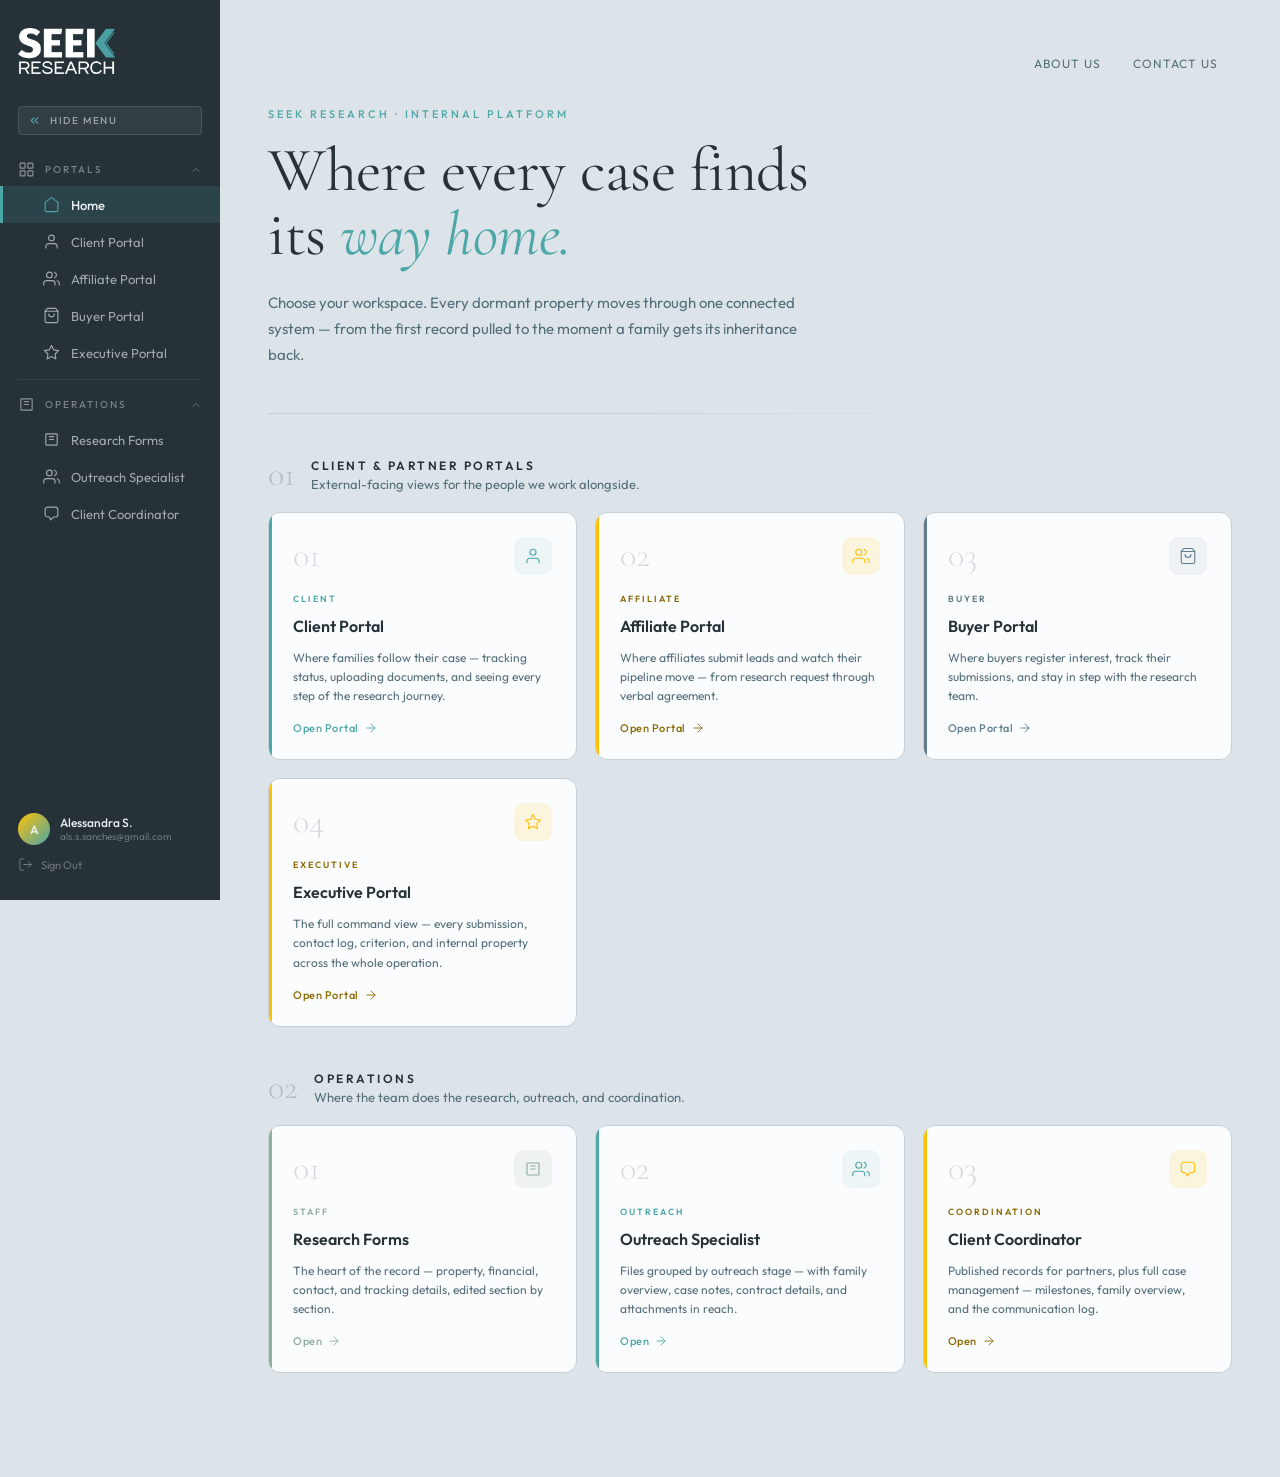
==== commit c78fc13e: "Drop "Group" from the home eyebrow The company reads as Seek Research.  Co-Authored-By: Claude Opus " ====
--- a/index.html
+++ b/index.html
@@ -126,7 +126,7 @@
 
   <!-- HERO -->
   <div class="home-hero">
-    <div class="home-hero-eyebrow">Seek Research Group · Internal Platform</div>
+    <div class="home-hero-eyebrow">Seek Research · Internal Platform</div>
     <h1 class="home-hero-title">Where every case finds<br>its <em>way home.</em></h1>
     <p class="home-hero-sub">Choose your workspace. Every dormant property moves through one connected system — from the first record pulled to the moment a family gets its inheritance back.</p>
     <div class="home-hero-rule"></div>
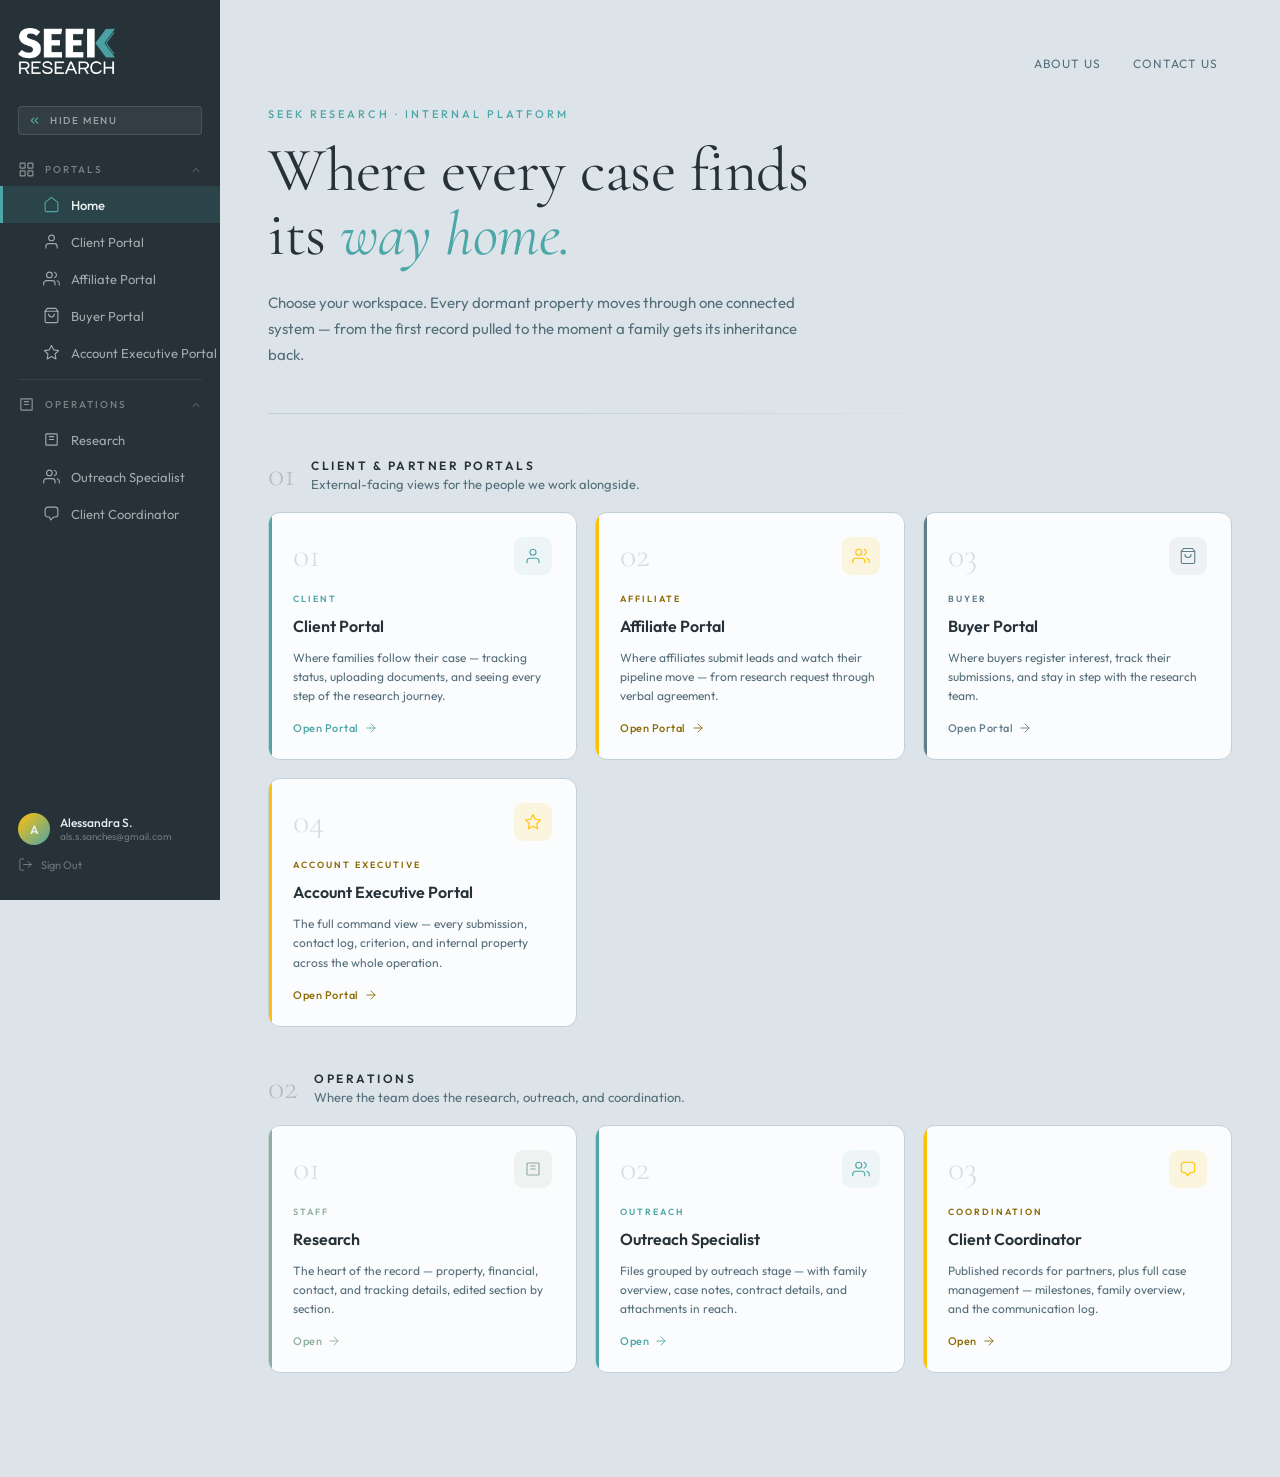
==== commit ef5b3661: "Apply Parisa's review notes Client portal - First tab now names the estate ("Estate of Chuning") ins" ====
--- a/index.html
+++ b/index.html
@@ -6,7 +6,7 @@
 <title>Seek Research — Platform</title>
 <link href="https://fonts.googleapis.com/css2?family=Cormorant+Garamond:ital,wght@0,300;0,400;0,500;1,300;1,400;1,500&family=Outfit:wght@300;400;500;600;700;800&display=swap" rel="stylesheet">
 <link rel="icon" type="image/png" href="seek-favicon.png">
-<link rel="stylesheet" href="styles.css?v=9">
+<link rel="stylesheet" href="styles.css?v=10">
 </head>
 <body class="scroll-layout">
 
@@ -64,7 +64,7 @@
         </a>
         <a class="nav-link" href="seek-executive-portal.html">
           <svg class="nav-link-icon" viewBox="0 0 24 24"><polygon points="12 2 15.09 8.26 22 9.27 17 14.14 18.18 21.02 12 17.77 5.82 21.02 7 14.14 2 9.27 8.91 8.26 12 2"/></svg>
-          <span class="nav-link-label">Executive Portal</span>
+          <span class="nav-link-label">Account Executive Portal</span>
         </a>
       </div>
     </div>
@@ -83,7 +83,7 @@
       <div class="nav-items">
         <a class="nav-link" href="seek-research-forms.html">
           <svg class="nav-link-icon" viewBox="0 0 24 24"><path d="M9 12h6M9 8h6M5 4h14a1 1 0 011 1v14a1 1 0 01-1 1H5a1 1 0 01-1-1V5a1 1 0 011-1z"/></svg>
-          <span class="nav-link-label">Research Forms</span>
+          <span class="nav-link-label">Research</span>
         </a>
         <a class="nav-link" href="seek-outreach-specialist.html">
           <svg class="nav-link-icon" viewBox="0 0 24 24"><path d="M17 21v-2a4 4 0 00-4-4H5a4 4 0 00-4 4v2"/><circle cx="9" cy="7" r="4"/><path d="M23 21v-2a4 4 0 00-3-3.87M16 3.13a4 4 0 010 7.75"/></svg>
@@ -179,8 +179,8 @@
         <span class="pc-index">04</span>
         <span class="card-icon-wrap"><svg viewBox="0 0 24 24"><polygon points="12 2 15.09 8.26 22 9.27 17 14.14 18.18 21.02 12 17.77 5.82 21.02 7 14.14 2 9.27 8.91 8.26 12 2"/></svg></span>
       </div>
-      <div class="card-role">Executive</div>
-      <div class="card-title">Executive Portal</div>
+      <div class="card-role">Account Executive</div>
+      <div class="card-title">Account Executive Portal</div>
       <div class="card-desc">The full command view — every submission, contact log, criterion, and internal property across the whole operation.</div>
       <div class="card-arrow">Open Portal <svg viewBox="0 0 24 24"><line x1="5" y1="12" x2="19" y2="12"/><polyline points="12 5 19 12 12 19"/></svg></div>
     </a>
@@ -201,7 +201,7 @@
         <span class="card-icon-wrap"><svg viewBox="0 0 24 24"><path d="M9 12h6M9 8h6M5 4h14a1 1 0 011 1v14a1 1 0 01-1 1H5a1 1 0 01-1-1V5a1 1 0 011-1z"/></svg></span>
       </div>
       <div class="card-role">Staff</div>
-      <div class="card-title">Research Forms</div>
+      <div class="card-title">Research</div>
       <div class="card-desc">The heart of the record — property, financial, contact, and tracking details, edited section by section.</div>
       <div class="card-arrow">Open <svg viewBox="0 0 24 24"><line x1="5" y1="12" x2="19" y2="12"/><polyline points="12 5 19 12 12 19"/></svg></div>
     </a>
--- a/styles.css
+++ b/styles.css
@@ -20,7 +20,11 @@
   --slate-light:   rgba(96,125,139,0.08);
   --rust:          #B55A35; /* error / destructive / rejected */
   --rust-light:    rgba(181,90,53,0.10);
-  /* Farol de progresso — vermelho/âmbar/verde com contraste AA em fundo claro */
+  /* Farol de progresso — contraste AA em fundo claro.
+     O estágio inicial é AZUL, não vermelho: vermelho lê como erro/parada, e o
+     cliente vê este portal. Vermelho fica reservado a rejeição de verdade. */
+  --farol-blue:          #2B6CB0;
+  --farol-blue-light:    rgba(43,108,176,0.10);
   --farol-red:           #B0442C;
   --farol-red-light:     rgba(176,68,44,0.10);
   --farol-amber:         #8A6900;
@@ -454,11 +458,13 @@
 
 /* Farol: quanto mais avançado o estágio, mais verde. Antes estava invertido —
    "Request" (0%) lia como concluído e "Verbal Agreement" (28%) como pendente. */
+.status-pill.farol-blue  { background: var(--farol-blue-light);  color: var(--farol-blue); }
 .status-pill.farol-red   { background: var(--farol-red-light);   color: var(--farol-red); }
 .status-pill.farol-amber { background: var(--farol-amber-light); color: var(--farol-amber); }
 .status-pill.farol-green { background: var(--farol-green-light); color: var(--farol-green); }
 
-.status-pill.request   { background: var(--farol-red-light);   color: var(--farol-red); }
+.status-pill.request   { background: var(--farol-blue-light);  color: var(--farol-blue); }
+.status-pill.new       { background: var(--farol-blue-light);  color: var(--farol-blue); }
 .status-pill.outreach  { background: var(--farol-amber-light); color: var(--farol-amber); }
 .status-pill.verbal    { background: var(--farol-green-light); color: var(--farol-green); }
 .status-pill.submitted { background: rgba(143,174,157,0.12); color: var(--sage); }
@@ -482,6 +488,7 @@
 .progress-fill.gold { background: var(--gold); }
 .progress-fill.sage { background: var(--sage); }
 /* mesma leitura de farol dos status pills */
+.progress-fill.farol-blue  { background: var(--farol-blue); }
 .progress-fill.farol-red   { background: var(--farol-red); }
 .progress-fill.farol-amber { background: var(--gold); }
 .progress-fill.farol-green { background: var(--farol-green); }
@@ -684,7 +691,35 @@
 .dirty-badge.visible { display: block; }
 .accordion-panels { overflow-y: auto; padding: 32px; }
 .acc-panel { display: none; }
-.acc-panel.active { display: block; }
+/* Antes os campos flutuavam soltos sobre o fundo da página, sem nada que os
+   contivesse — daí a sensação de "plano". Agora cada seção é um card. */
+.acc-panel.active {
+  display: block;
+  max-width: 940px;
+  background: var(--white);
+  border: 1px solid var(--paper-dark);
+  border-radius: 4px;
+  padding: 22px 24px 26px;
+}
+
+.panel-head {
+  display: flex; align-items: flex-start; gap: 12px;
+  margin-bottom: 22px; padding-bottom: 16px;
+  border-bottom: 1px solid var(--paper-mid);
+}
+.panel-head-icon {
+  width: 34px; height: 34px; flex-shrink: 0; border-radius: 4px;
+  display: flex; align-items: center; justify-content: center;
+  background: var(--teal-light); border: 1px solid rgba(77,166,167,0.18);
+}
+.panel-head-icon svg {
+  width: 16px; height: 16px;
+  stroke: var(--teal); fill: none; stroke-width: 1.7;
+  stroke-linecap: round; stroke-linejoin: round;
+}
+.panel-head .panel-title { margin-bottom: 2px; padding-bottom: 0; border-bottom: none; }
+.panel-note { font-size: 12px; font-weight: 400; color: var(--text-muted); line-height: 1.5; }
+
 .panel-title { font-size: 17px; font-weight: 600; color: var(--ink); margin-bottom: 24px; padding-bottom: 14px; border-bottom: 1px solid var(--paper-dark); }
 .panel-title em { font-style: italic; color: var(--teal); }
 
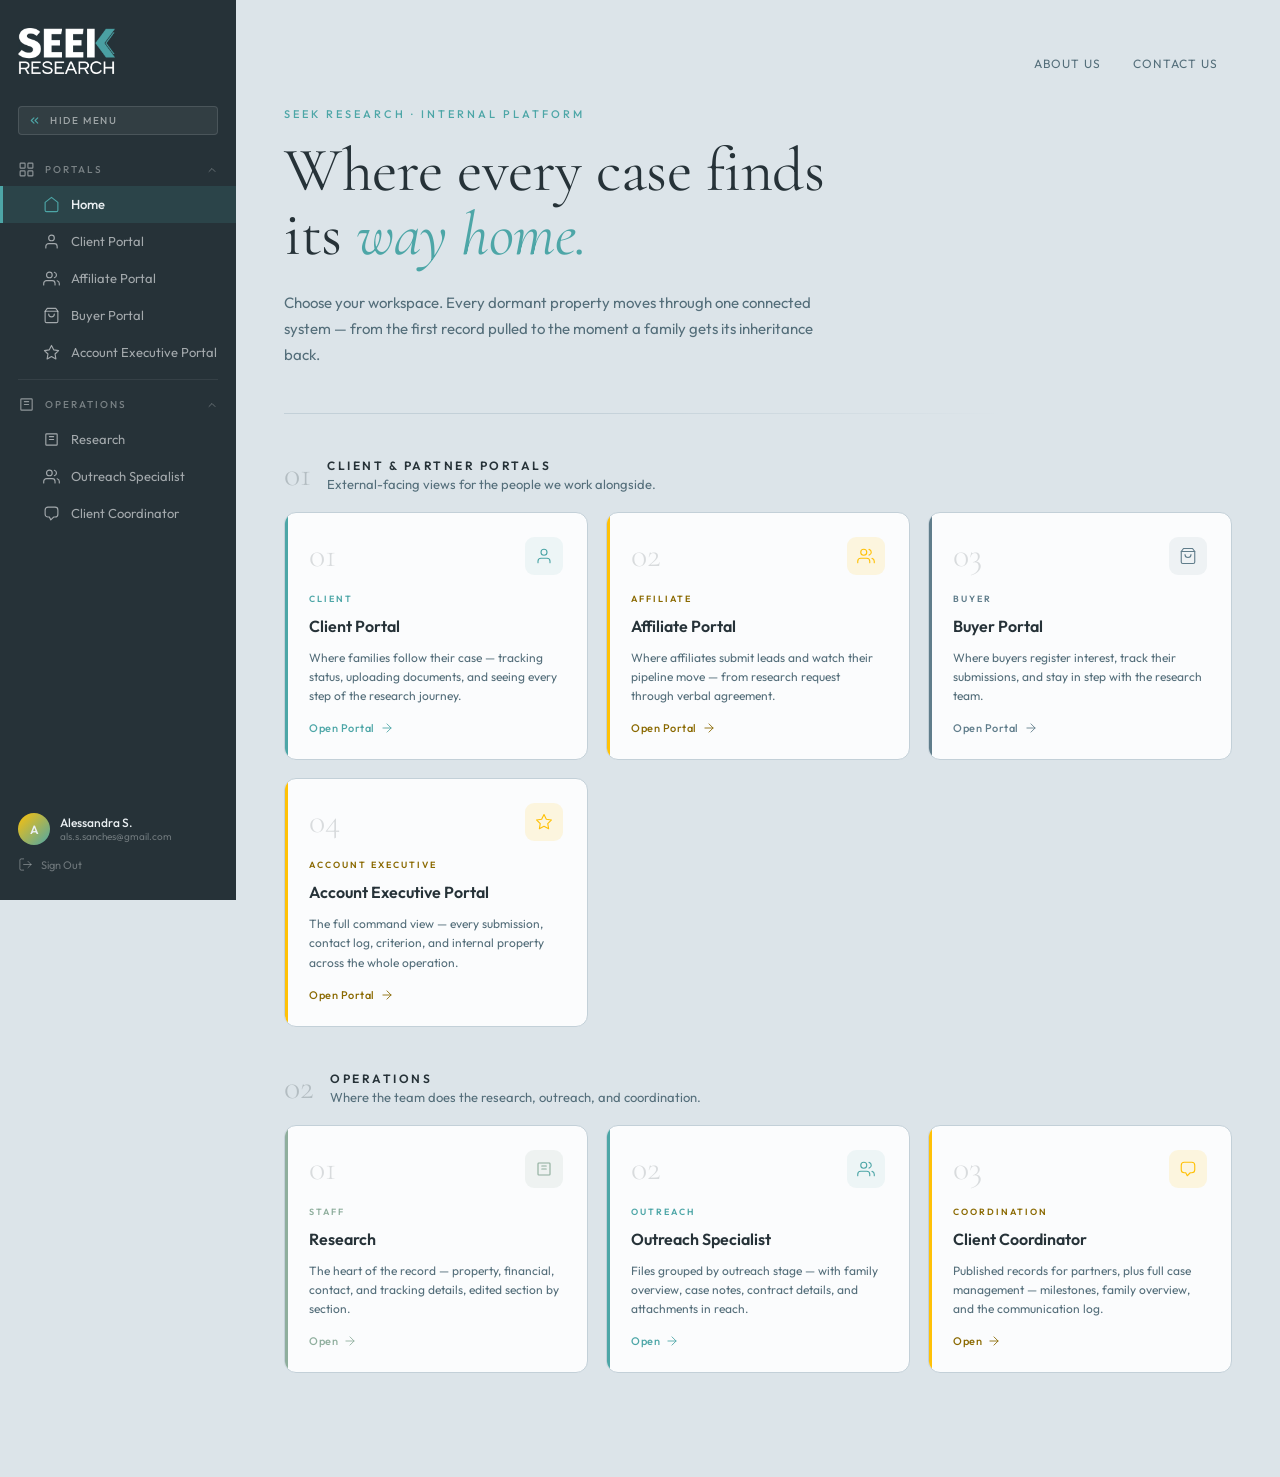
==== commit 25150625: "Widen the sidebar so "Account Executive Portal" fits The label needs 144.5px and the nav had 134px o" ====
--- a/index.html
+++ b/index.html
@@ -6,7 +6,7 @@
 <title>Seek Research — Platform</title>
 <link href="https://fonts.googleapis.com/css2?family=Cormorant+Garamond:ital,wght@0,300;0,400;0,500;1,300;1,400;1,500&family=Outfit:wght@300;400;500;600;700;800&display=swap" rel="stylesheet">
 <link rel="icon" type="image/png" href="seek-favicon.png">
-<link rel="stylesheet" href="styles.css?v=10">
+<link rel="stylesheet" href="styles.css?v=11">
 </head>
 <body class="scroll-layout">
 
--- a/styles.css
+++ b/styles.css
@@ -34,7 +34,7 @@
   --text-main:     #37474F; /* blue-gray, not near-black */
   --text-muted:    #546E7A;
   --white:         #FBFCFD; /* card surface — off-white, not pure white */
-  --sidebar-w:     220px;
+  --sidebar-w:     236px;
 }
 
 body {
@@ -218,9 +218,9 @@
 .nav-link-icon { width: 17px; height: 17px; stroke: rgba(247,249,250,0.6); fill: none; stroke-width: 1.6; stroke-linecap: round; stroke-linejoin: round; flex-shrink: 0; }
 .nav-link.active .nav-link-icon { stroke: var(--teal); }
 
-.nav-link-label { font-size: 13px; color: rgba(247,249,250,0.6); font-weight: 400; transition: opacity 0.2s; }
+.nav-link-label { font-size: 13px; line-height: 1.3; color: rgba(247,249,250,0.6); font-weight: 400; white-space: normal; transition: opacity 0.2s; }
 .nav-link.active .nav-link-label { color: var(--paper); font-weight: 500; }
-.sidebar.collapsed .nav-link-label { opacity: 0; width: 0; }
+.sidebar.collapsed .nav-link-label { opacity: 0; width: 0; white-space: nowrap; overflow: hidden; }
 
 .nav-divider { height: 1px; background: rgba(247,249,250,0.07); margin: 8px 18px; }
 
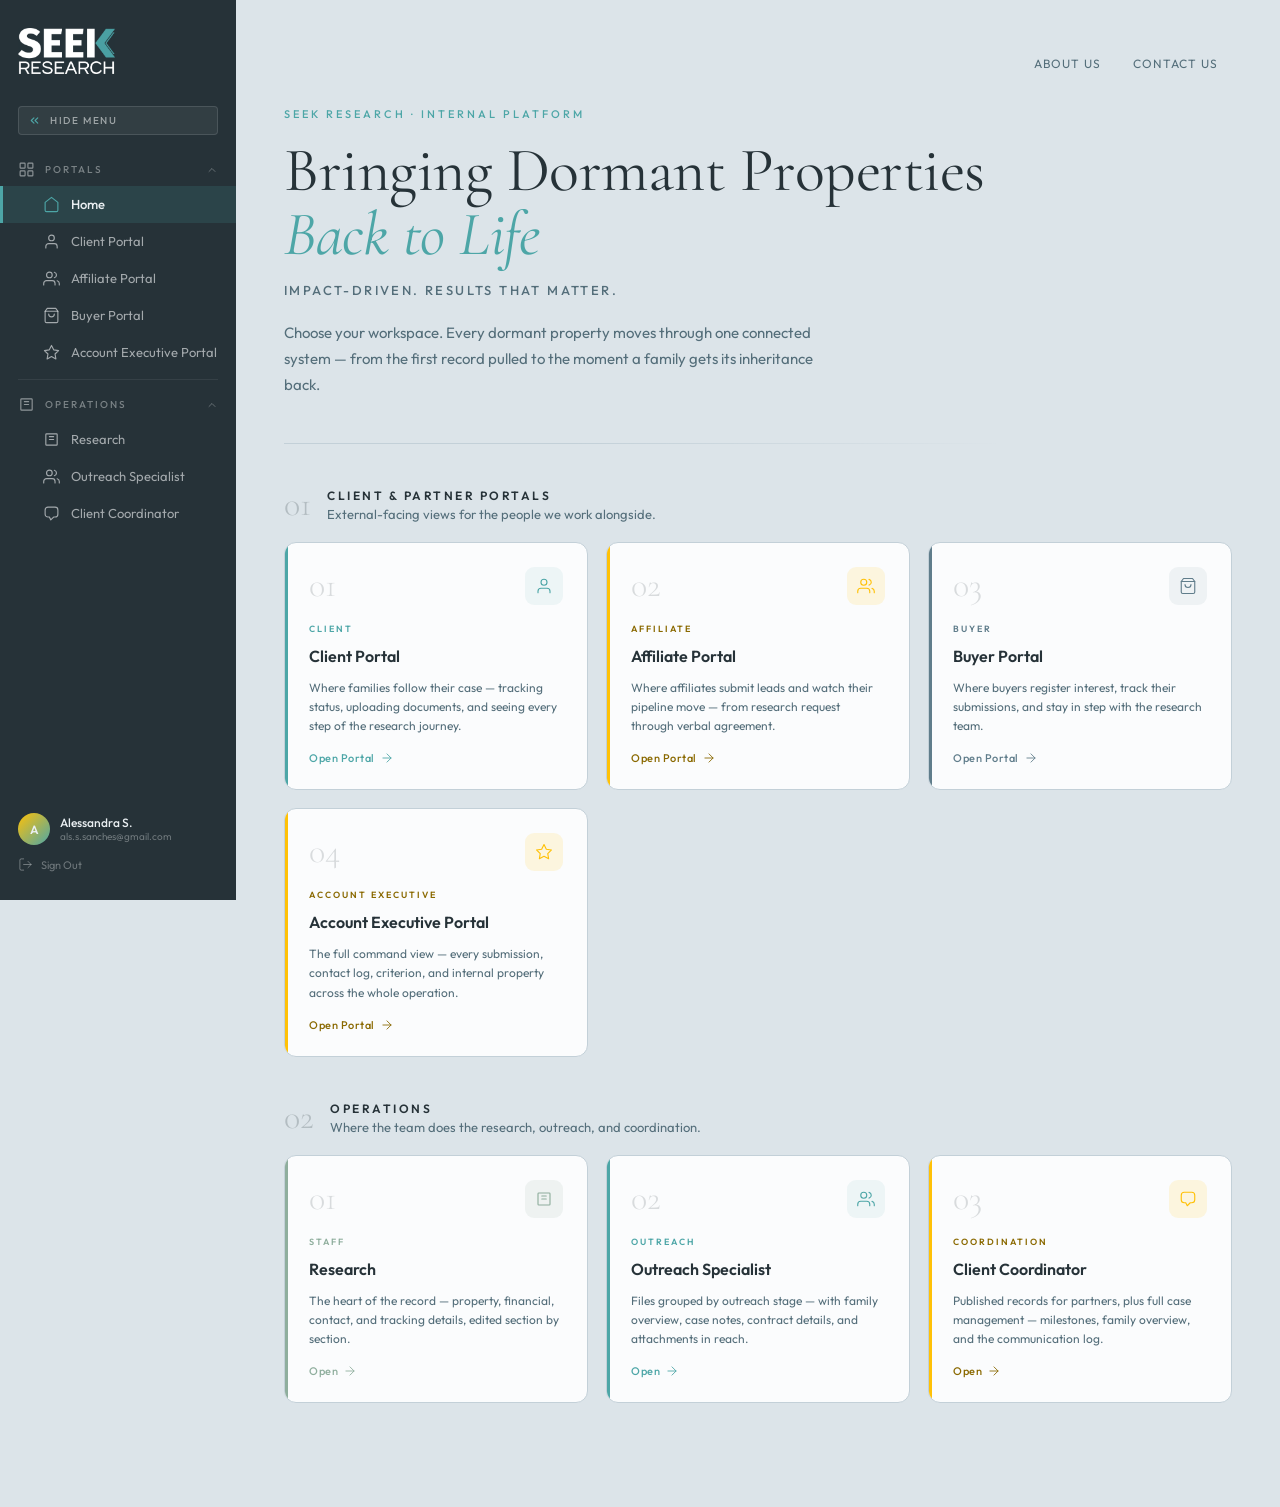
==== commit 9b3bf4e7: "Apply Parisa's portal messaging Her note reads as a rewrite of the message already at the top of eac" ====
--- a/index.html
+++ b/index.html
@@ -6,7 +6,7 @@
 <title>Seek Research — Platform</title>
 <link href="https://fonts.googleapis.com/css2?family=Cormorant+Garamond:ital,wght@0,300;0,400;0,500;1,300;1,400;1,500&family=Outfit:wght@300;400;500;600;700;800&display=swap" rel="stylesheet">
 <link rel="icon" type="image/png" href="seek-favicon.png">
-<link rel="stylesheet" href="styles.css?v=11">
+<link rel="stylesheet" href="styles.css?v=12">
 </head>
 <body class="scroll-layout">
 
@@ -127,7 +127,8 @@
   <!-- HERO -->
   <div class="home-hero">
     <div class="home-hero-eyebrow">Seek Research · Internal Platform</div>
-    <h1 class="home-hero-title">Where every case finds<br>its <em>way home.</em></h1>
+    <h1 class="home-hero-title">Bringing Dormant Properties<br><em>Back to Life</em></h1>
+    <p class="home-hero-tagline">Impact-Driven. Results That Matter.</p>
     <p class="home-hero-sub">Choose your workspace. Every dormant property moves through one connected system — from the first record pulled to the moment a family gets its inheritance back.</p>
     <div class="home-hero-rule"></div>
   </div>
--- a/styles.css
+++ b/styles.css
@@ -287,6 +287,7 @@
 .topbar-eyebrow { font-size: 11px; letter-spacing: 2.5px; text-transform: uppercase; color: var(--text-muted); font-weight: 400; margin-bottom: 4px; }
 .topbar-title { font-family: 'Cormorant Garamond', serif; font-size: 30px; font-weight: 400; color: var(--ink); line-height: 1.1; }
 .topbar-title em { font-style: italic; color: var(--teal); }
+.topbar-title.msg { font-size: 25px; line-height: 1.25; max-width: 560px; }
 .topbar-right { display: flex; align-items: center; gap: 10px; flex-shrink: 0; }
 
 /* view badge */
@@ -943,6 +944,11 @@
   line-height: 1.04; letter-spacing: -0.5px; color: var(--ink);
 }
 .home-hero-title em { font-style: italic; color: var(--teal); }
+.home-hero-tagline {
+  margin-top: 14px;
+  font-size: 13px; font-weight: 500; letter-spacing: 2.4px; text-transform: uppercase;
+  color: var(--text-muted);
+}
 .home-hero-sub {
   margin-top: 22px; max-width: 540px;
   font-size: 15px; font-weight: 400; color: var(--text-muted); line-height: 1.75;
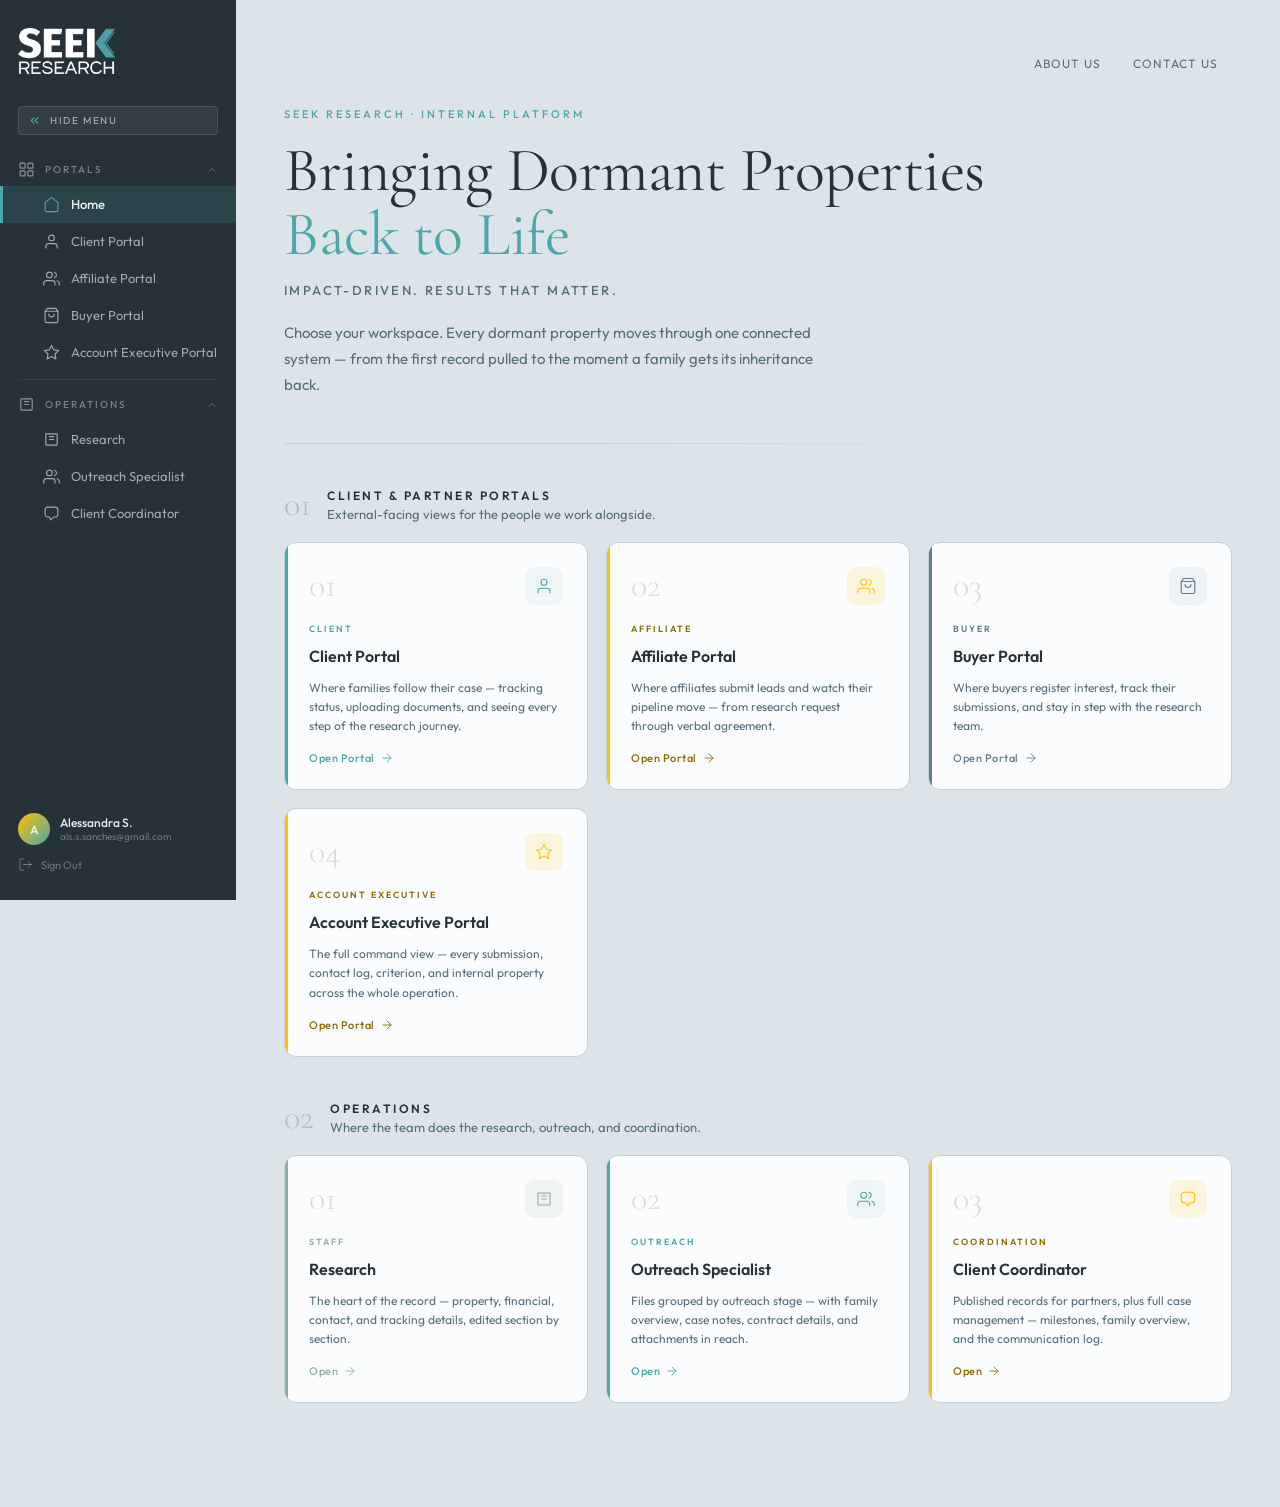
==== commit 6173ad76: "Refine the site headers and drop the first milestone Headers - The emphasised phrase was teal and it" ====
--- a/index.html
+++ b/index.html
@@ -5,8 +5,8 @@
 <meta name="viewport" content="width=device-width, initial-scale=1.0">
 <title>Seek Research — Platform</title>
 <link href="https://fonts.googleapis.com/css2?family=Cormorant+Garamond:ital,wght@0,300;0,400;0,500;1,300;1,400;1,500&family=Outfit:wght@300;400;500;600;700;800&display=swap" rel="stylesheet">
-<link rel="icon" type="image/png" href="seek-favicon.png">
-<link rel="stylesheet" href="styles.css?v=12">
+<link rel="icon" type="image/png" href="seek-favicon.png?v=2">
+<link rel="stylesheet" href="styles.css?v=14">
 </head>
 <body class="scroll-layout">
 
--- a/styles.css
+++ b/styles.css
@@ -285,21 +285,27 @@
   justify-content: space-between; gap: 16px;
 }
 .topbar-eyebrow { font-size: 11px; letter-spacing: 2.5px; text-transform: uppercase; color: var(--text-muted); font-weight: 400; margin-bottom: 4px; }
-.topbar-title { font-family: 'Cormorant Garamond', serif; font-size: 30px; font-weight: 400; color: var(--ink); line-height: 1.1; }
-.topbar-title em { font-style: italic; color: var(--teal); }
-.topbar-title.msg { font-size: 25px; line-height: 1.25; max-width: 560px; }
+.topbar-title { font-family: 'Cormorant Garamond', serif; font-size: 32px; font-weight: 400; color: var(--ink); line-height: 1.1; }
+/* teal sem itálico: os dois juntos pesavam demais na mesma frase */
+.topbar-title em { font-style: normal; color: var(--teal); }
+.topbar-title.msg { font-size: 29px; line-height: 1.3; max-width: 720px; }
+/* a segunda metade da mensagem é uma unidade — quebra antes dela, nunca no meio */
+.topbar-title.msg em { white-space: nowrap; }
 .topbar-right { display: flex; align-items: center; gap: 10px; flex-shrink: 0; }
 
 /* view badge */
 .view-badge {
-  display: inline-flex; align-items: center; gap: 6px;
-  font-size: 11px; letter-spacing: 1.5px; text-transform: uppercase; font-weight: 500;
-  border-radius: 4px; padding: 6px 14px; margin-top: 6px;
-  border-width: 1px; border-style: solid;
-}
-.view-badge.teal { color: var(--teal); background: var(--teal-light); border-color: rgba(77,166,167,0.2); }
-.view-badge.gold { color: var(--gold-deep); background: var(--gold-light); border-color: rgba(255,193,7,0.25); }
-.view-badge-dot { width: 6px; height: 6px; border-radius: 1px; background: currentColor; }
+  display: inline-flex; flex-direction: column; gap: 3px;
+  border-radius: 4px; padding: 8px 14px; margin-top: 10px;
+  border: 1px solid rgba(77,166,167,0.2);
+  background: var(--teal-light);
+}
+.view-badge-role {
+  font-size: 11px; letter-spacing: 1.5px; text-transform: uppercase;
+  font-weight: 500; color: var(--teal);
+}
+.view-badge-user { font-size: 11.5px; font-weight: 400; color: var(--text-muted); }
+.view-badge-user strong { font-weight: 500; color: var(--text-main); }
 
 /* nav links in topbar */
 .nav-links { display: flex; gap: 4px; }
@@ -836,11 +842,16 @@
   .mobile-header { display: flex; }
   .sidebar-toggle { display: none; }
 
-  /* Sidebar becomes off-canvas drawer */
+  /* Sidebar becomes off-canvas drawer.
+     O header mobile é fixo (56px, z-index 40) e cobre o topo da gaveta: a logo
+     interna ficava atrás dele e só a metade de baixo aparecia, duplicando a
+     marca. A marca já está no header, então some daqui e o nav começa abaixo. */
   .sidebar {
     transform: translateX(-100%);
     width: var(--sidebar-w) !important;
+    padding-top: 68px;
   }
+  .sidebar-logo { display: none; }
   .sidebar.mobile-open { transform: translateX(0); }
   .sidebar.collapsed { width: var(--sidebar-w) !important; transform: translateX(-100%); }
   .sidebar.collapsed.mobile-open { transform: translateX(0); }
@@ -943,7 +954,7 @@
   font-size: clamp(40px, 5.2vw, 62px); font-weight: 400;
   line-height: 1.04; letter-spacing: -0.5px; color: var(--ink);
 }
-.home-hero-title em { font-style: italic; color: var(--teal); }
+.home-hero-title em { font-style: normal; color: var(--teal); }
 .home-hero-tagline {
   margin-top: 14px;
   font-size: 13px; font-weight: 500; letter-spacing: 2.4px; text-transform: uppercase;
